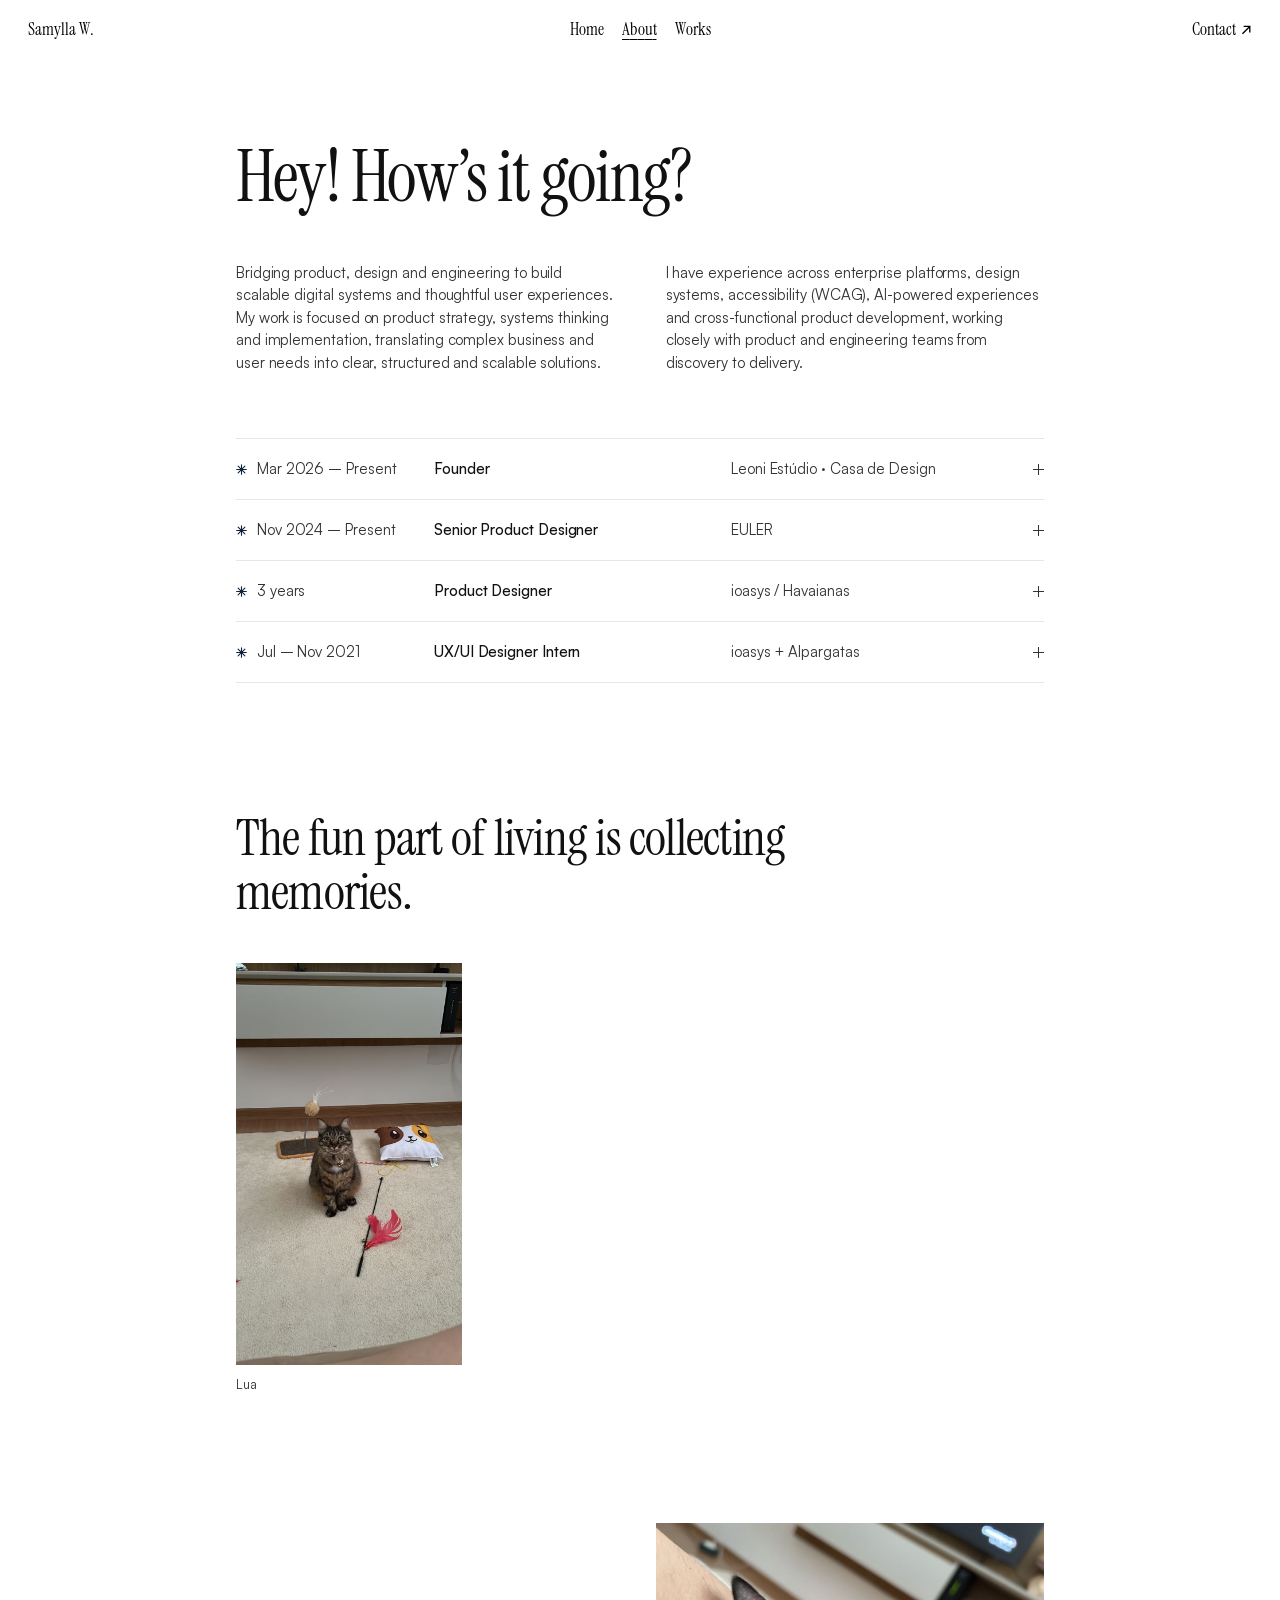
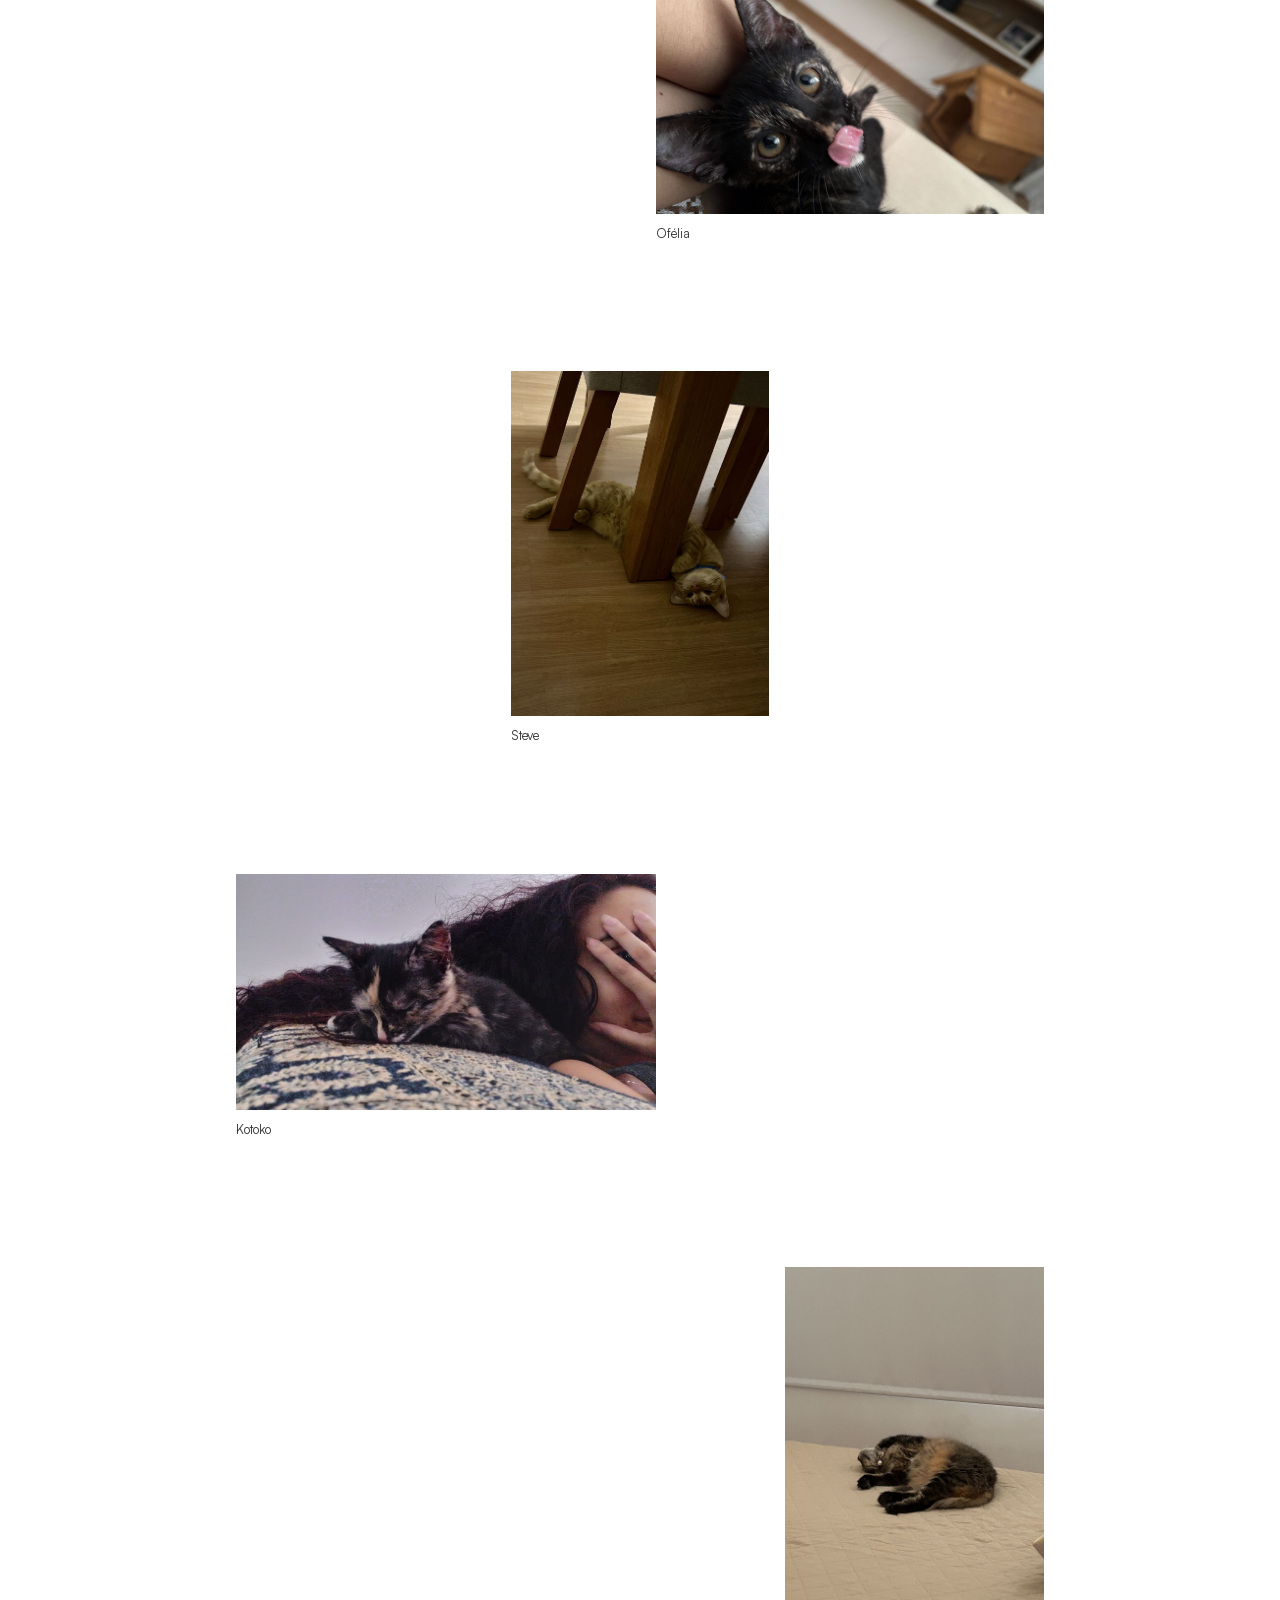
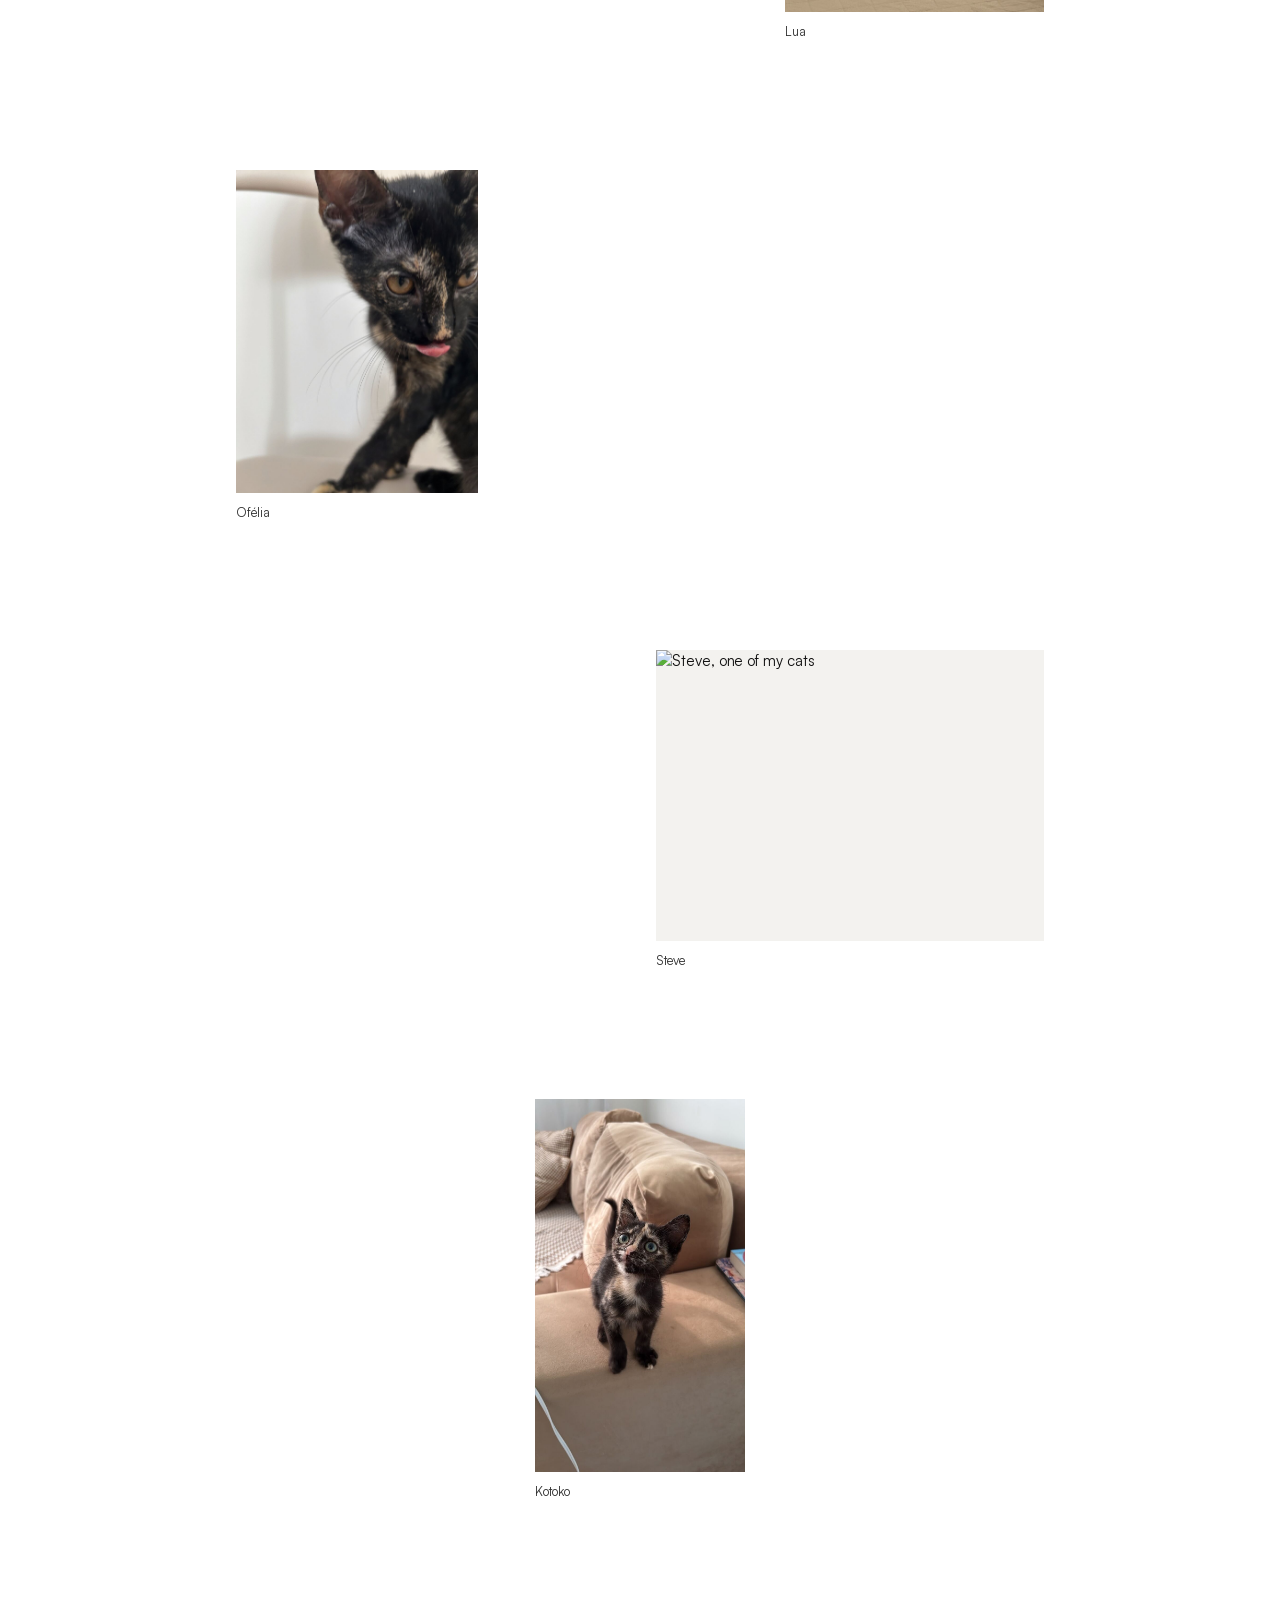
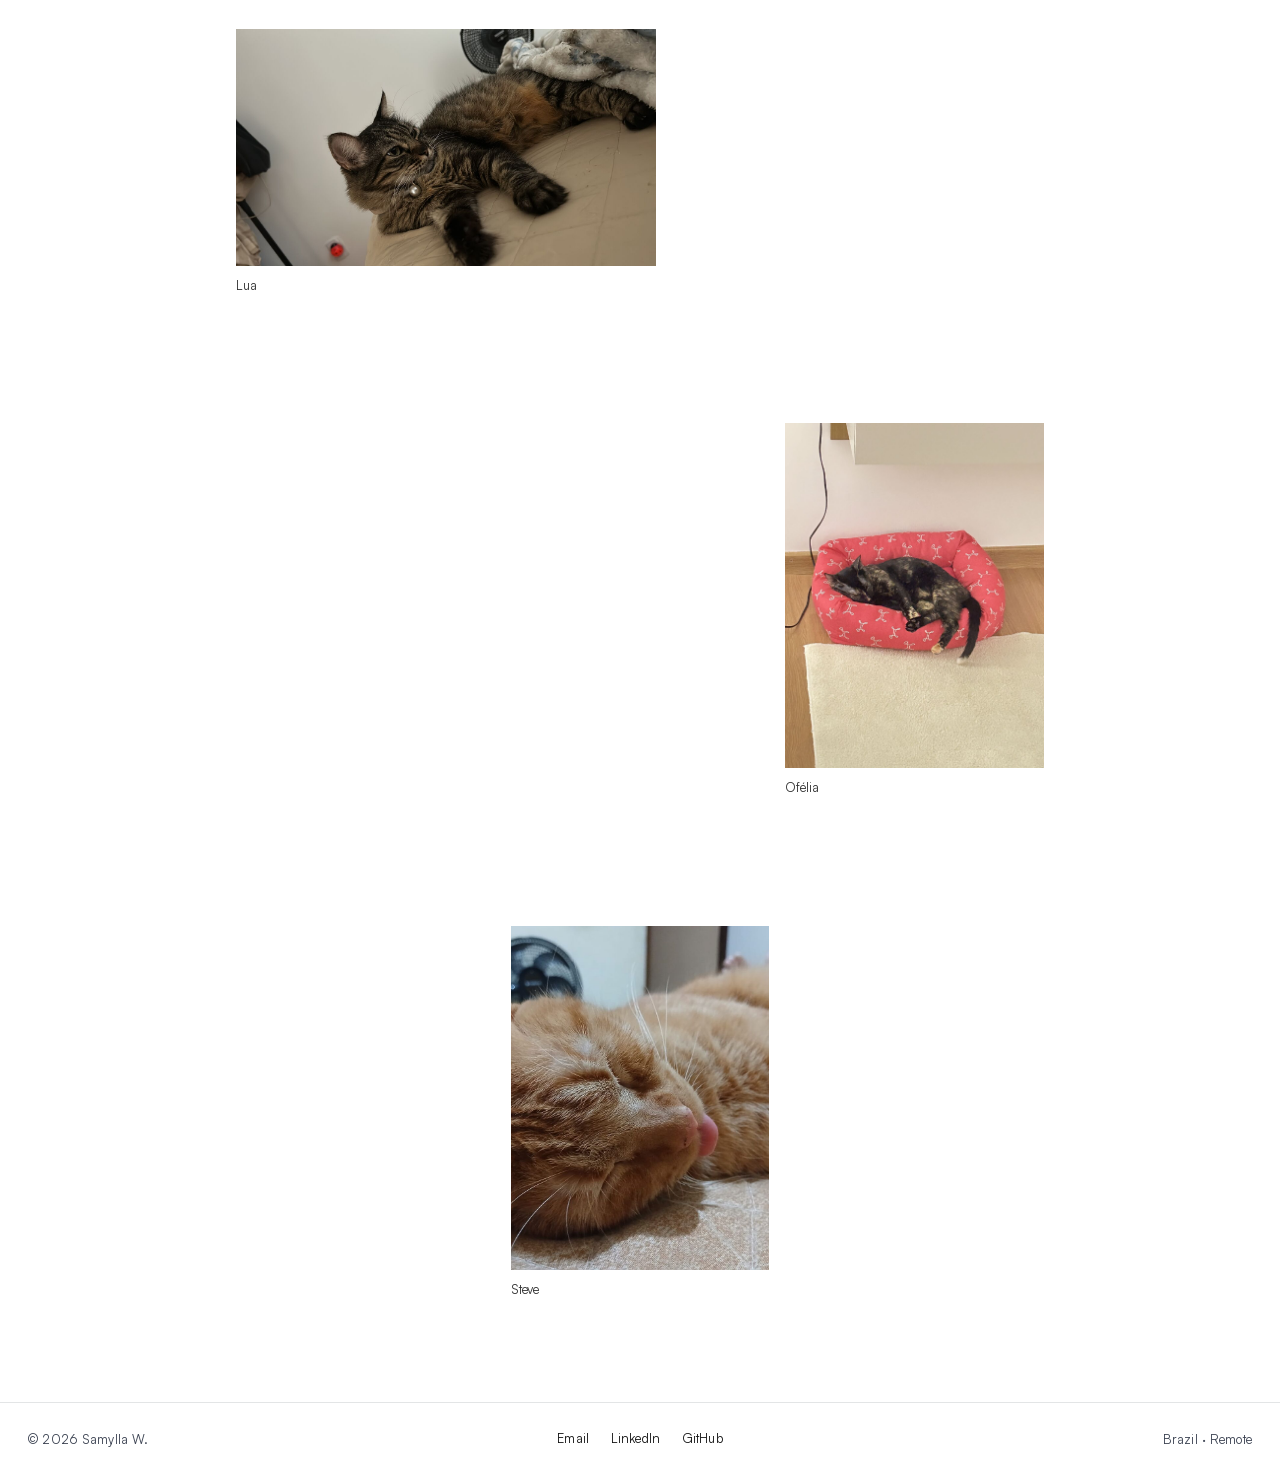
==== about.html @ 34cd30e7 "fixes" ====
<!doctype html>
<html lang="en">
<head>
<meta charset="utf-8">
<meta name="viewport" content="width=device-width, initial-scale=1">
<title>About — Samylla W.</title>
<meta name="description" content="About Samylla W., Senior Product Designer and Design Engineer based in Brazil, working remotely.">
<meta property="og:title" content="About — Samylla W.">
<meta property="og:description" content="About Samylla W., Senior Product Designer and Design Engineer based in Brazil, working remotely.">
<meta property="og:type" content="website">
<meta name="theme-color" content="#FFFFFF">
<link rel="preload" href="Satoshi-Variable.woff2" as="font" type="font/woff2" crossorigin>
<link rel="preconnect" href="https://fonts.googleapis.com">
<link rel="preconnect" href="https://fonts.gstatic.com" crossorigin>
<link rel="stylesheet" href="https://fonts.googleapis.com/css2?family=Instrument+Serif&display=swap">
<link rel="stylesheet" href="style.css">
<script src="main.js" defer></script>
</head>
<body>
<div class="site pg page-in" style="background: #FFFFFF">
<a class="skip" href="#main">Skip to content</a>
<div class="site nav-root" style="background: transparent; min-height: 0; overflow: visible; color: #000000">
  <header style="position: absolute; top: 0; left: 0; right: 0; z-index: 40">
    <div style="display: grid; grid-template-columns: minmax(0, 1fr) auto minmax(0, 1fr); align-items: center; padding: 8px var(--gutter)">
      <a class="mn" href="index.html" style="justify-self: start"><span class="roll" aria-hidden="true"><span class="ch" style="--d: 0.000s">S</span><span class="ch" style="--d: 0.020s">a</span><span class="ch" style="--d: 0.040s">m</span><span class="ch" style="--d: 0.060s">y</span><span class="ch" style="--d: 0.080s">l</span><span class="ch" style="--d: 0.100s">l</span><span class="ch" style="--d: 0.120s">a</span><span class="ch" style="--d: 0.140s"> </span><span class="ch" style="--d: 0.160s">W</span><span class="ch" style="--d: 0.180s">.</span></span><span class="sr-only">Samylla W., home</span></a>
      <nav aria-label="Primary" class="hide-mobile"><ul style="display: flex; gap: 18px; align-items: center"><li><a class="mn" href="index.html"><span class="roll" aria-hidden="true"><span class="ch" style="--d: 0.000s">H</span><span class="ch" style="--d: 0.020s">o</span><span class="ch" style="--d: 0.040s">m</span><span class="ch" style="--d: 0.060s">e</span></span><span class="sr-only">Home</span></a></li><li><a class="mn" href="about.html" aria-current="page"><span class="roll" aria-hidden="true"><span class="ch" style="--d: 0.000s">A</span><span class="ch" style="--d: 0.020s">b</span><span class="ch" style="--d: 0.040s">o</span><span class="ch" style="--d: 0.060s">u</span><span class="ch" style="--d: 0.080s">t</span></span><span class="sr-only">About</span></a></li><li><a class="mn" href="works.html"><span class="roll" aria-hidden="true"><span class="ch" style="--d: 0.000s">W</span><span class="ch" style="--d: 0.020s">o</span><span class="ch" style="--d: 0.040s">r</span><span class="ch" style="--d: 0.060s">k</span><span class="ch" style="--d: 0.080s">s</span></span><span class="sr-only">Works</span></a></li></ul></nav>
      <div style="justify-self: end; display: flex; align-items: center">
        <a class="mn hide-mobile" href="mailto:samyllacontato@gmail.com?subject=%F0%9F%91%8B%F0%9F%8F%BB%20Hi%20(from%20your%20website)"><span class="roll" aria-hidden="true"><span class="ch" style="--d: 0.000s">C</span><span class="ch" style="--d: 0.020s">o</span><span class="ch" style="--d: 0.040s">n</span><span class="ch" style="--d: 0.060s">t</span><span class="ch" style="--d: 0.080s">a</span><span class="ch" style="--d: 0.100s">c</span><span class="ch" style="--d: 0.120s">t</span></span><span class="sr-only">Contact by email</span><svg class="arrow" viewBox="0 0 10 10" fill="none" aria-hidden="true"><path d="M2 8 8 2M3 2h5v5" stroke="currentColor" stroke-width="1.1"/></svg></a>
        <button class="mn only-mobile" type="button" data-menu-open aria-expanded="false" aria-controls="m-menu">Menu</button>
      </div>
    </div>
  </header>
  <div id="m-menu" role="dialog" aria-modal="true" aria-label="Menu" hidden style="position: fixed; inset: 0; z-index: 90; background: #FFFFFF; color: #000000; display: flex; flex-direction: column; padding: 8px var(--gutter) 32px">
    <div style="display: flex; justify-content: flex-end"><button class="mn" type="button" data-menu-close>Close</button></div>
    <ul style="margin-top: auto; display: flex; flex-direction: column; gap: 2px"><li><a href="index.html" class="serif" style="font-size: 56px; line-height: 1.1; display: block">Home</a></li><li><a href="about.html" class="serif" style="font-size: 56px; line-height: 1.1; display: block" aria-current="page">About</a></li><li><a href="works.html" class="serif" style="font-size: 56px; line-height: 1.1; display: block">Works</a></li><li><a href="mailto:samyllacontato@gmail.com?subject=%F0%9F%91%8B%F0%9F%8F%BB%20Hi%20(from%20your%20website)" class="serif" style="font-size: 56px; line-height: 1.1; display: block">Contact</a></li></ul>
  </div>
</div>
<main id="main" class="px" style="padding-top: clamp(96px, 9vw, 140px)">
  <!-- Intro -->
  <section class="sec" style="border-top: 0" aria-labelledby="ab-h">
    <div class="ed">
      <div style="grid-column: 3 / span 8">
        <h1 id="ab-h" class="ab-hey"><span class="line-mask"><span style="--d: .05s">Hey! How’s it going?</span></span></h1>
        <div class="ab-two sr" style="margin-top: 0">
          <p class="g">Bridging product, design and engineering to build scalable digital systems and thoughtful user experiences. My work is focused on product strategy, systems thinking and implementation, translating complex business and user needs into clear, structured and scalable solutions.</p>
          <p class="g">I have experience across enterprise platforms, design systems, accessibility (WCAG), AI-powered experiences and cross-functional product development, working closely with product and engineering teams from discovery to delivery.</p>
        </div>

      <ol aria-label="Experience" style="border-top: 1px solid #E6E6E6; margin-top: var(--vgap)">
          <li class="xr">
            <button class="xb" type="button" aria-expanded="false" aria-controls="xp-0">
              <span class="g" style="grid-column: span 2; display: inline-flex; align-items: center; gap: 10px"><svg class="ast-b" viewBox="0 0 16 16" aria-hidden="true"><path d="M8 1v14M1 8h14M3.05 3.05l9.9 9.9M12.95 3.05l-9.9 9.9" stroke="currentColor" stroke-width="1.6" stroke-linecap="round"/></svg>Mar 2026 – Present</span>
              <span style="grid-column: span 3; font-weight: 500">Founder</span>
              <span class="g" style="grid-column: span 3">Leoni Estúdio · Casa de Design</span>
              <svg class="xi" viewBox="0 0 12 12" fill="none" aria-hidden="true"><path d="M6 0v12M0 6h12" stroke="currentColor" stroke-width="1.1"/></svg>
            </button>
            <div class="xp-p" id="xp-0"><div><div class="xd"><p class="g" style="grid-column: 3 / span 6; max-width: 54ch">A design house with a delicate, contemporary identity that values the spontaneous, the human and the everyday, with a documental, tactile and timeless aesthetic.</p></div></div></div>
          </li>
          <li class="xr">
            <button class="xb" type="button" aria-expanded="false" aria-controls="xp-1">
              <span class="g" style="grid-column: span 2; display: inline-flex; align-items: center; gap: 10px"><svg class="ast-b" viewBox="0 0 16 16" aria-hidden="true"><path d="M8 1v14M1 8h14M3.05 3.05l9.9 9.9M12.95 3.05l-9.9 9.9" stroke="currentColor" stroke-width="1.6" stroke-linecap="round"/></svg>Nov 2024 – Present</span>
              <span style="grid-column: span 3; font-weight: 500">Senior Product Designer</span>
              <span class="g" style="grid-column: span 3">EULER</span>
              <svg class="xi" viewBox="0 0 12 12" fill="none" aria-hidden="true"><path d="M6 0v12M0 6h12" stroke="currentColor" stroke-width="1.1"/></svg>
            </button>
            <div class="xp-p" id="xp-1"><div><div class="xd"><p class="g" style="grid-column: 3 / span 6; max-width: 54ch">Leading product and system design initiatives for a PRM platform, including design systems, AI-powered experiences, accessibility improvements, and scalable workflows. Working across discovery, strategy, UX architecture, and cross-functional collaboration with product and engineering teams.</p></div></div></div>
          </li>
          <li class="xr">
            <button class="xb" type="button" aria-expanded="false" aria-controls="xp-2">
              <span class="g" style="grid-column: span 2; display: inline-flex; align-items: center; gap: 10px"><svg class="ast-b" viewBox="0 0 16 16" aria-hidden="true"><path d="M8 1v14M1 8h14M3.05 3.05l9.9 9.9M12.95 3.05l-9.9 9.9" stroke="currentColor" stroke-width="1.6" stroke-linecap="round"/></svg>3 years</span>
              <span style="grid-column: span 3; font-weight: 500">Product Designer</span>
              <span class="g" style="grid-column: span 3">ioasys / Havaianas</span>
              <svg class="xi" viewBox="0 0 12 12" fill="none" aria-hidden="true"><path d="M6 0v12M0 6h12" stroke="currentColor" stroke-width="1.1"/></svg>
            </button>
            <div class="xp-p" id="xp-2"><div><div class="xd"><p class="g" style="grid-column: 3 / span 6; max-width: 54ch">Designed end-to-end digital experiences for web and mobile products, balancing user needs, business goals, and scalable UX decisions across large-scale initiatives and multidisciplinary teams.</p></div></div></div>
          </li>
          <li class="xr">
            <button class="xb" type="button" aria-expanded="false" aria-controls="xp-3">
              <span class="g" style="grid-column: span 2; display: inline-flex; align-items: center; gap: 10px"><svg class="ast-b" viewBox="0 0 16 16" aria-hidden="true"><path d="M8 1v14M1 8h14M3.05 3.05l9.9 9.9M12.95 3.05l-9.9 9.9" stroke="currentColor" stroke-width="1.6" stroke-linecap="round"/></svg>Jul – Nov 2021</span>
              <span style="grid-column: span 3; font-weight: 500">UX/UI Designer Intern</span>
              <span class="g" style="grid-column: span 3">ioasys + Alpargatas</span>
              <svg class="xi" viewBox="0 0 12 12" fill="none" aria-hidden="true"><path d="M6 0v12M0 6h12" stroke="currentColor" stroke-width="1.1"/></svg>
            </button>
            <div class="xp-p" id="xp-3"><div><div class="xd"><p class="g" style="grid-column: 3 / span 6; max-width: 54ch">Supported product discovery through benchmarking, competitive analysis, and UX exploration for e-commerce experiences, contributing to strategic and user-centered decision-making.</p></div></div></div>
          </li>
      </ol>
      </div>
    </div>
  </section>

  <section class="sec" style="border-top: 0" aria-labelledby="off-h">
    <div class="ed">
      <h2 id="off-h" class="off-t sr" style="grid-column: 3 / span 8">The fun part of living is collecting memories.</h2>
      <ul class="sg" style="grid-column: 3 / span 8" aria-label="Photos of my cats">
        <li class="sg-it" style="justify-self: start; width: 28%"><figure style="margin: 0"><img src="lua-4.jpg" alt="Lua, one of my cats" loading="lazy" decoding="async" style="aspect-ratio: 788 / 1400"><figcaption class="sg-cap">Lua</figcaption></figure></li>
        <li class="sg-it" style="justify-self: end; width: 48%"><figure style="margin: 0"><img src="ofeelia-1.jpg" alt="Ofélia, one of my cats" loading="lazy" decoding="async" style="aspect-ratio: 4 / 3"><figcaption class="sg-cap">Ofélia</figcaption></figure></li>
        <li class="sg-it" style="justify-self: center; width: 32%"><figure style="margin: 0"><img src="steve-1.jpg" alt="Steve, one of my cats" loading="lazy" decoding="async" style="aspect-ratio: 3 / 4"><figcaption class="sg-cap">Steve</figcaption></figure></li>
        <li class="sg-it" style="justify-self: start; width: 52%"><figure style="margin: 0"><img src="kotoko-2.jpg" alt="Kotoko, one of my cats" loading="lazy" decoding="async" style="aspect-ratio: 1400 / 787"><figcaption class="sg-cap">Kotoko</figcaption></figure></li>
        <li class="sg-it" style="justify-self: end; width: 32%"><figure style="margin: 0"><img src="lua-6.jpg" alt="Lua, one of my cats" loading="lazy" decoding="async" style="aspect-ratio: 3 / 4"><figcaption class="sg-cap">Lua</figcaption></figure></li>
        <li class="sg-it" style="justify-self: start; width: 30%"><figure style="margin: 0"><img src="ofeelia-2.jpg" alt="Ofélia, one of my cats" loading="lazy" decoding="async" style="aspect-ratio: 3 / 4"><figcaption class="sg-cap">Ofélia</figcaption></figure></li>
        <li class="sg-it" style="justify-self: end; width: 48%"><figure style="margin: 0"><img src="steve-4.jpg" alt="Steve, one of my cats" loading="lazy" decoding="async" style="aspect-ratio: 4 / 3"><figcaption class="sg-cap">Steve</figcaption></figure></li>
        <li class="sg-it" style="justify-self: center; width: 26%"><figure style="margin: 0"><img src="kotoko-1.jpg" alt="Kotoko, one of my cats" loading="lazy" decoding="async" style="aspect-ratio: 788 / 1400"><figcaption class="sg-cap">Kotoko</figcaption></figure></li>
        <li class="sg-it" style="justify-self: start; width: 52%"><figure style="margin: 0"><img src="lua-1.jpg" alt="Lua, one of my cats" loading="lazy" decoding="async" style="aspect-ratio: 1400 / 788"><figcaption class="sg-cap">Lua</figcaption></figure></li>
        <li class="sg-it" style="justify-self: end; width: 32%"><figure style="margin: 0"><img src="ofeelia-3.jpg" alt="Ofélia, one of my cats" loading="lazy" decoding="async" style="aspect-ratio: 3 / 4"><figcaption class="sg-cap">Ofélia</figcaption></figure></li>
        <li class="sg-it" style="justify-self: center; width: 32%"><figure style="margin: 0"><img src="steve-2.jpg" alt="Steve, one of my cats" loading="lazy" decoding="async" style="aspect-ratio: 3 / 4"><figcaption class="sg-cap">Steve</figcaption></figure></li>
      </ul>
    </div>
  </section>
</main>
<footer class="site" style="min-height: 0; background: #FFFFFF; color: #161616; font-family: var(--sans)">
  <div style="border-top: 1px solid var(--rule)">
  <div class="ft">
    <p class="t-meta c-3">© 2026 Samylla W.</p>
    <ul style="display: flex; gap: 22px; flex-wrap: wrap">
      <li><a class="t-meta" href="mailto:samyllacontato@gmail.com" style="display: inline-flex; min-height: 44px; align-items: center"><span class="u-link">Email</span></a></li>
      <li><a class="t-meta" href="https://www.linkedin.com/in/samylla-w/" target="_blank" rel="noopener" style="display: inline-flex; min-height: 44px; align-items: center"><span class="u-link">LinkedIn</span></a></li>
      <li><a class="t-meta" href="https://github.com/samyllaw" target="_blank" rel="noopener" style="display: inline-flex; min-height: 44px; align-items: center"><span class="u-link">GitHub</span></a></li>
    </ul>
    <p class="t-meta c-3" style="justify-self: end">Brazil · Remote</p>
  </div>
  </div>
</footer>
</div>
</body>
</html>
---- style.css ----
/* Samylla W. — portfolio
   Fonts: Satoshi Variable (Fontshare, self-hosted) + Instrument Serif (Google Fonts) */
@font-face{font-family:"Satoshi";src:url("Satoshi-Variable.woff2") format("woff2");font-weight:300 900;font-style:normal;font-display:swap}

/* ============================================================
   Samylla W. — editorial design system v2
   Satoshi Variable · white ground · hairline bands · no italics
   Layout & motion after Mirelle, typographic language after Leoni
   ============================================================ */

:root {
  /* Color */
  --paper: #FFFFFF;          /* page ground — always white */
  --paper-2: #F7F7F6;        /* quiet fill (image plates, hovers) */
  --ink: #161616;            /* titles, primary text (17.6:1) */
  --ink-2: #2A2E36;          /* body copy (10:1) */
  --ink-3: #3E4554;          /* labels, metadata — slate blue (6:1) */
  --ink-4: #5E6675;          /* disabled / decorative only */
  --strong: #1D2943;         /* emphasis inside body copy — navy */
  --rule: #E3E5E6;           /* hairline */
  --rule-2: #CDD1D6;         /* stronger hairline (focus, active) */
  --on-ink: #FFFFFF;

  /* Image-plate tones (placeholders until real imagery exists) */
  --tone-1: #F1F1EF; --tone-2: #E8E7E3; --tone-3: #DDDBD6;
  --tone-4: #ECEEEF; --tone-5: #E2E5E8; --tone-6: #D6D3CD; --tone-7: #EFEDE9;

  /* Type */
  --sans: "Satoshi", "Helvetica Neue", Arial, system-ui, sans-serif;
  --serif: "Instrument Serif", Georgia, "Times New Roman", serif;   /* titles only, never italic */

  /* Spacing — 4px base */
  --s-1: 4px;  --s-2: 8px;  --s-3: 12px; --s-4: 16px; --s-5: 24px;
  --s-6: 32px; --s-7: 48px; --s-8: 64px; --s-9: 96px; --s-10: 128px; --s-11: 192px;

  /* Layout */
  --gutter: clamp(20px, 2.2vw, 40px);     /* band edge (logo / nav) */
  --indent: clamp(20px, 8vw, 160px);      /* title & content start (Leoni) */
  --max: 1680px;
  --section: clamp(88px, 10vw, 176px);

  /* Surfaces */
  --frame-pad: 4px;
  --frame-shadow: none;              /* no drop shadows, ever */

  /* Motion */
  --ease: cubic-bezier(.22, 1, .36, 1);
  --dur-1: .3s; --dur-2: .6s; --dur-3: .9s;
}

/* ---------- Base ---------- */
html { scroll-behavior: smooth; -webkit-text-size-adjust: 100%; }
body { margin: 0; background: #FFFFFF; color: var(--ink); }
.site { font-family: var(--sans); font-weight: 400; font-size: 15px; line-height: 1.45; letter-spacing: 0;
  background: var(--paper); color: var(--ink); -webkit-font-smoothing: antialiased; min-height: 100vh; overflow-x: clip;
  font-optical-sizing: auto; }
.site *, .site *::before, .site *::after { box-sizing: border-box; }
.site a { color: inherit; text-decoration: none; }
.site p { margin: 0; }
.site h1, .site h2, .site h3, .site h4 { margin: 0; font-weight: 500; }
.site ul, .site ol { margin: 0; padding: 0; list-style: none; }
.site b, .site strong { font-weight: 700; color: var(--strong); }
.site button { font: inherit; color: inherit; background: none; border: 0; padding: 0; cursor: pointer; letter-spacing: inherit; }
.site :focus-visible { outline: 1px solid var(--ink); outline-offset: 4px; border-radius: 1px; }
.skip { position: absolute; left: var(--gutter); top: -60px; z-index: 100; background: var(--ink); color: var(--on-ink);
  padding: 10px 14px; transition: top var(--dur-1) var(--ease); }
.skip:focus { top: 12px; }
.sr-only { position: absolute; width: 1px; height: 1px; overflow: hidden; clip: rect(0 0 0 0); white-space: nowrap; }

/* ---------- Typography — Instrument Serif for titles, Satoshi for everything else, no italics ---------- */
.serif { font-family: var(--serif); font-weight: 400; font-style: normal; }
.it { font-style: normal; }
.d-1, .d-2, .h-1, .h-2, .h-3, .h-4 { font-family: var(--serif); font-weight: 400; font-style: normal; }
.d-1 { font-size: clamp(60px, 8.4vw, 148px); line-height: .92; letter-spacing: -0.02em; text-transform: uppercase; }
.d-2 { font-size: clamp(50px, 6.4vw, 112px); line-height: .95; letter-spacing: -0.015em; text-transform: uppercase; }
.h-1 { font-size: clamp(46px, 5vw, 88px); line-height: .98; letter-spacing: -0.01em; text-transform: uppercase; }
.h-2 { font-size: clamp(30px, 2.8vw, 44px); line-height: 1.05; letter-spacing: -0.01em; }
.h-3 { font-size: clamp(24px, 2vw, 30px); line-height: 1.1; letter-spacing: -0.005em; }
.h-4 { font-size: 24px; line-height: 1.1; }
.t-statement { font-size: clamp(26px, 3vw, 46px); line-height: 1.15; font-weight: 400; letter-spacing: -0.025em; }
.t-sub { font-size: clamp(22px, 2vw, 30px); line-height: 1.15; font-weight: 500; letter-spacing: -0.02em; }
.t-lead { font-size: 15px; line-height: 1.55; font-weight: 500; letter-spacing: .09em; text-transform: uppercase; }
.t-body { font-size: 15px; line-height: 1.5; letter-spacing: 0; }
p.t-body.c-2 { text-align: justify; hyphens: auto; -webkit-hyphens: auto; }
.t-read { font-size: 17px; line-height: 1.65; }
.t-meta { font-size: 13px; line-height: 1.3; letter-spacing: .01em; }
.t-caps { font-size: 13px; line-height: 1.2; font-weight: 500; letter-spacing: .14em; text-transform: uppercase; }
.c-2 { color: var(--ink-2); } .c-3 { color: var(--ink-3); }
.on-night { color: var(--ink); } .on-night-2 { color: var(--ink-2); } .on-night-3 { color: var(--ink-3); }
.measure { max-width: 40ch; } .measure-w { max-width: 54ch; }

/* Asterisk separator (Leoni ✳) */
.ast { display: inline-block; width: .9em; height: .9em; vertical-align: -0.1em; margin: 0 .45em; color: var(--strong); }
.label { display: inline-flex; align-items: center; font-size: 14px; font-weight: 500; letter-spacing: .12em; text-transform: uppercase; color: var(--ink-3); }

/* ---------- Layout ---------- */
.wrap { width: 100%; max-width: var(--max); margin: 0 auto; padding-left: var(--gutter); padding-right: var(--gutter); }
.inset { padding-left: var(--indent); padding-right: var(--indent); }
.section { padding-top: var(--section); padding-bottom: var(--section); }
.band { border-bottom: 1px solid var(--rule); }
.band-top { border-top: 1px solid var(--rule); }
.title-band { border-bottom: 1px solid var(--rule); padding: clamp(28px, 3vw, 44px) 0 clamp(24px, 2.6vw, 40px); }
.grid-12 { display: grid; grid-template-columns: repeat(12, minmax(0, 1fr)); column-gap: var(--s-5); }
.split { display: grid; grid-template-columns: repeat(2, minmax(0, 1fr)); column-gap: clamp(24px, 5vw, 88px); }
.stack { display: flex; flex-direction: column; }
.row { display: flex; align-items: center; }
.night { background: var(--paper); color: var(--ink); }

/* ---------- Links ---------- */
.roll { display: inline-flex; overflow: hidden; line-height: 1.25; height: 1.25em; vertical-align: top; }
.roll .ch { display: inline-block; white-space: pre; text-shadow: 0 1.25em 0 currentColor;
  transition: transform .55s var(--ease); transition-delay: var(--d, 0s); }
a:hover > .roll .ch, a:focus-visible > .roll .ch, button:hover > .roll .ch { transform: translateY(-1.25em); }
.nav-link { font-size: 13px; font-weight: 500; letter-spacing: .12em; text-transform: uppercase; display: inline-flex; align-items: center; gap: 6px; min-height: 44px; }
.nav-link[aria-current="page"] { color: var(--ink); }
.nav-link[aria-current="page"]::after { content: ""; width: 4px; height: 4px; border-radius: 50%; background: currentColor; margin-left: 2px; }
.arrow { width: .72em; height: .72em; flex: none; transition: transform var(--dur-1) var(--ease); }
a:hover .arrow { transform: translate(2px, -2px); }
.arrow-down { transition: transform var(--dur-1) var(--ease); }
a:hover .arrow-down { transform: translateY(3px); }
.u-link { background-image: linear-gradient(currentColor, currentColor); background-size: 0% 1px; background-repeat: no-repeat;
  background-position: 0 100%; transition: background-size var(--dur-2) var(--ease); padding-bottom: 2px; }
.u-link:hover, .u-link:focus-visible, a:hover > .u-link { background-size: 100% 1px; }
.text-btn { display: inline-flex; align-items: center; gap: 8px; min-height: 44px; font-size: 13px; font-weight: 500; letter-spacing: .12em; text-transform: uppercase; }

/* Round icon button */
.icon-btn { width: 34px; height: 34px; border-radius: 50%; border: 1px solid var(--rule-2); color: var(--ink);
  display: inline-grid; place-items: center; transition: background var(--dur-1) var(--ease), border-color var(--dur-1) var(--ease); }
.icon-hit:hover .icon-btn { background: var(--ink); border-color: var(--ink); color: var(--on-ink); }
.icon-btn svg { width: 14px; height: 14px; }
.icon-hit { padding: 5px; display: inline-grid; }

/* Contact chip */
.chip-night { display: inline-flex; align-items: center; gap: 10px; border: 1px solid var(--rule-2); color: var(--ink);
  padding: 12px 18px; border-radius: 999px; font-size: 15px; font-weight: 500; min-height: 44px;
  transition: background var(--dur-1) var(--ease), color var(--dur-1) var(--ease), border-color var(--dur-1) var(--ease); }
.chip-night:hover { background: var(--ink); color: var(--on-ink); border-color: var(--ink); }
.chip-night svg { width: 16px; height: 16px; }

/* Filters */
.filter { display: inline-flex; gap: 6px; align-items: center; color: var(--ink-3); min-height: 44px;
  font-size: 13px; font-weight: 500; letter-spacing: .12em; text-transform: uppercase; transition: color var(--dur-1) var(--ease); }
.filter:hover, .filter[aria-pressed="true"] { color: var(--ink); }
.filter .count { font-weight: 400; letter-spacing: 0; }

/* ---------- Images / plates ---------- */
.frame { background: transparent; padding: 0; box-shadow: none; }
.frame-flat { background: #FFFFFF; border: 1px solid var(--rule); }
.plate { position: relative; overflow: hidden; display: block; width: 100%; background: var(--tone-1); }
.plate-in { position: absolute; inset: 0; display: flex; flex-direction: column; justify-content: space-between; padding: clamp(12px, 1.3vw, 18px);
  transition: transform 1.1s var(--ease); }
.plate-label { font-size: clamp(18px, 1.6vw, 24px); font-weight: 500; line-height: 1.1; letter-spacing: -0.01em; }
.plate-note { font-size: 11px; font-weight: 500; letter-spacing: .14em; text-transform: uppercase; color: var(--ink-3); }
.r-4x3 { aspect-ratio: 4 / 3; } .r-3x2 { aspect-ratio: 3 / 2; } .r-1x1 { aspect-ratio: 1 / 1; }
.r-3x4 { aspect-ratio: 3 / 4; } .r-16x9 { aspect-ratio: 16 / 9; } .r-4x5 { aspect-ratio: 4 / 5; }
.hover-zoom:hover .plate-in, a:hover .plate-in, a:focus-visible .plate-in, button:hover .plate-in { transform: scale(1.04); }

/* Project entry */
.proj { display: flex; flex-direction: column; gap: 16px; }
.proj-title { font-size: clamp(18px, 1.5vw, 22px); font-weight: 500; line-height: 1.15; letter-spacing: .06em; text-transform: uppercase; }
.proj-meta { color: var(--ink-3); font-size: 14px; }
.proj .frame, .proj .frame-flat { transition: box-shadow var(--dur-2) var(--ease), transform var(--dur-2) var(--ease); }
.proj:hover .frame { transform: none; }

/* Rows / accordion */
.rows { border-top: 1px solid var(--rule); }
.row-item { border-bottom: 1px solid var(--rule); }
.acc-btn { width: 100%; display: grid; grid-template-columns: 24px minmax(0, 1fr) minmax(0, 1fr) auto; column-gap: var(--s-5);
  align-items: center; text-align: left; padding: 22px 0; min-height: 64px; }
.acc-icon { width: 12px; height: 12px; color: var(--ink-3); transition: transform var(--dur-2) var(--ease); }
.acc-open .acc-icon { transform: rotate(45deg); }
.acc-panel { display: grid; grid-template-rows: 0fr; transition: grid-template-rows var(--dur-2) var(--ease); }
.acc-open .acc-panel { grid-template-rows: 1fr; }
.acc-panel > div { overflow: hidden; }
.acc-body { display: grid; grid-template-columns: 24px minmax(0, 1fr) minmax(0, 1fr) auto; column-gap: var(--s-5); padding: 0 0 28px; }

/* Placeholder note */
.todo { border: 1px dashed var(--rule-2); color: var(--ink-3); padding: 14px 16px; font-size: 14px; line-height: 1.45; }
.todo b { font-weight: 700; color: var(--ink); }

/* Process sheets — sticky stack */
.stack-panels { display: flex; flex-direction: column; }
.panel { position: sticky; top: var(--top, 24px); min-height: min(62vh, 560px); background: #FFFFFF; border-top: 1px solid var(--rule);
  display: flex; flex-direction: column; justify-content: space-between; padding: clamp(24px, 2.6vw, 40px) 0; color: var(--ink); }

/* Cursor follower */
.cursor { position: fixed; left: 0; top: 0; width: 84px; height: 84px; margin: -42px 0 0 -42px; border-radius: 50%;
  background: var(--ink); color: var(--on-ink); display: grid; place-items: center; font-size: 11px; font-weight: 500; letter-spacing: .14em;
  text-transform: uppercase; pointer-events: none; z-index: 60; transition: opacity var(--dur-1) var(--ease), scale var(--dur-1) var(--ease); }
@media (hover: none) { .cursor { display: none; } }

/* ---------- Motion ---------- */
@keyframes rise { from { opacity: 0; transform: translateY(24px); } to { opacity: 1; transform: none; } }
@keyframes fade { from { opacity: 0; } to { opacity: 1; } }
@keyframes lit { from { color: #C9CED6; } to { color: #161616; } }
@keyframes page-in { from { opacity: 0; } to { opacity: 1; } }
.page-in { animation: page-in .8s var(--ease) both; }
.rise { animation: rise var(--dur-3) var(--ease) both; animation-delay: var(--d, 0s); }
.line-mask { display: block; overflow: hidden; padding-bottom: .06em; }
.line-mask > span { display: block; animation: rise 1.1s var(--ease) both; animation-delay: var(--d, 0s); }
@supports (animation-timeline: view()) {
  .sr { animation: rise linear both; animation-timeline: view(); animation-range: entry 0% entry 55%; }
  .w-lit { animation: lit linear both; animation-timeline: view(); animation-range: cover 18% cover 42%; }
}
@media (prefers-reduced-motion: reduce) {
  html { scroll-behavior: auto; }
  .site *, .site *::before, .site *::after { animation: none !important; transition: none !important; }
}

/* ---------- Responsive ---------- */
@media (max-width: 1199px) { .hide-laptop { display: none !important; } }
@media (max-width: 809px) {
  :root { --indent: 20px; }
  .split { grid-template-columns: minmax(0, 1fr); row-gap: var(--s-6); }
  .grid-12 { grid-template-columns: repeat(4, minmax(0, 1fr)); column-gap: var(--s-4); }
  .hide-mobile { display: none !important; }
  p.t-body.c-2 { text-align: left; }
  .acc-btn { grid-template-columns: 18px minmax(0, 1fr) auto; row-gap: 4px; }
  .acc-btn .acc-co { grid-column: 2 / 3; grid-row: 2; color: var(--ink-3); }
  .acc-body { grid-template-columns: 18px minmax(0, 1fr); row-gap: 12px; }
  .acc-body > :nth-child(n+3) { grid-column: 2; }
  .panel { min-height: 52vh; }
}
@media (min-width: 810px) { .only-mobile { display: none !important; } }

/* Footer always at the bottom: page = column, main grows */
.site { display: flex; flex-direction: column; }
.site > main { flex: 1 0 auto; }
footer.site { display: block; }


/* ===== Navigation ===== */

.mn{font-family:var(--serif);font-size:17px;line-height:1;letter-spacing:0;text-transform:none;font-weight:400;display:inline-flex;align-items:center;gap:4px;min-height:44px;color:inherit}
.mn[aria-current="page"]{text-decoration:underline;text-decoration-thickness:1px;text-underline-offset:4px}
.mn .roll{height:1.15em;line-height:1.15}
.mn .roll .ch{text-shadow:0 1.15em 0 currentColor}
.mn:hover .roll .ch,.mn:focus-visible .roll .ch{transform:translateY(-1.15em)}


/* ===== Footer ===== */

.ct{display:flex;flex-direction:column;align-items:center;text-align:center;padding:clamp(96px,11vw,176px) var(--gutter) clamp(80px,9vw,140px)}
.ct-label{font-size:13px;color:#444;margin-bottom:20px}
.ct-h{font-family:var(--serif);font-weight:400;font-size:clamp(48px,6vw,96px);line-height:1;letter-spacing:-0.02em;color:#111;margin:0}
.ct-detail{margin-top:24px;font-size:15px;color:#333}
.ct-cta{margin-top:36px;display:inline-flex;align-items:center;gap:12px;min-height:48px;padding:12px 24px;border:1px solid #111;border-radius:999px;color:#111;font-size:15px;font-weight:500;transition:background .4s var(--ease),color .4s var(--ease)}
.ct-cta svg{width:18px;height:18px;transition:transform .4s var(--ease)}
.ct-cta:hover{background:#111;color:#fff}
.ct-cta:hover svg{transform:translateX(4px)}
.ft{display:grid;grid-template-columns:minmax(0,1fr) auto minmax(0,1fr);align-items:center;gap:16px;padding:14px var(--gutter)}
@media (max-width:809px){.ft{grid-template-columns:minmax(0,1fr);justify-items:start;gap:4px;padding:18px var(--gutter)}.ft > *{justify-self:start !important}}


/* ===== Home ===== */

.hero{position:relative;height:100vh;min-height:640px;overflow:hidden;background:#FFFFFF;display:grid;place-items:center}
.art{position:absolute;bottom:0;color:#0E2339;pointer-events:none;width:auto;overflow:visible}
.art-r{right:clamp(0px,1.5vw,24px);height:92%}
.art-l{left:clamp(0px,1.5vw,24px);height:58%;transform:scaleX(-1)}
@media (max-width:809px){.art-r{height:60%;right:-28px}.art-l{height:36%;left:-20px}}
.art .grow{transform-box:fill-box;transform-origin:70% 100%;animation:grow 2s var(--ease) both,sway 9s ease-in-out 2.4s infinite alternate;animation-delay:var(--d,0s),2.4s}
.art .draw{stroke-dasharray:1;stroke-dashoffset:1;animation:draw 1.8s var(--ease) forwards;animation-delay:var(--d,0s)}
.art .sway{transform-box:fill-box;transform-origin:50% 100%;animation:sway 9s ease-in-out infinite alternate;animation-delay:2.4s}
.art .seed{opacity:0;animation:fade 1.2s var(--ease) forwards;animation-delay:var(--d,0s)}
@keyframes grow{from{opacity:0;transform:translateY(40px)}to{opacity:1;transform:none}}
@keyframes draw{to{stroke-dashoffset:0}}
@keyframes sway{from{transform:rotate(-0.8deg)}to{transform:rotate(1.2deg)}}
.quote{position:relative;z-index:2;display:grid;max-width:17em;padding:0 var(--gutter);text-align:center;color:#0E2339;
 font-family:var(--serif);font-weight:400;font-style:normal;font-size:clamp(30px,3.5vw,56px);line-height:1.12;letter-spacing:-0.01em}
.quote > p{grid-area:1/1;margin:0}
.quote .w{display:inline-block;transition:opacity .9s var(--ease),filter .9s var(--ease),transform .9s var(--ease);transition-delay:var(--d,0s)}
.quote p[data-on="false"] .w{opacity:0;filter:blur(8px);transform:translateY(.25em);transition-delay:calc(var(--d,0s) * .4)}
.quote p[data-on="true"] .w{opacity:1;filter:none;transform:none}
.lang{position:absolute;left:50%;bottom:clamp(24px,4vh,44px);transform:translateX(-50%);z-index:3;display:flex;gap:4px;font-size:12px;font-weight:500;letter-spacing:.14em}
.lang button{min-height:44px;min-width:44px;color:var(--ink-4);transition:color .3s var(--ease)}
.lang button[aria-pressed="true"]{color:#0E2339}
@media (max-width:809px){
 .quote{font-size:clamp(28px,8vw,40px);margin-top:-14vh}
}


/* ===== About ===== */

.pg{--vgap:clamp(48px,5vw,80px);font-size:15px;line-height:1.5;letter-spacing:-0.005em;color:#111}
.pg .g{color:#333333}
.px{padding-left:var(--gutter);padding-right:var(--gutter)}
.ed{display:grid;grid-template-columns:repeat(12,minmax(0,1fr));column-gap:clamp(16px,1.8vw,28px)}
.sec{border-top:1px solid #E6E6E6;padding-top:clamp(20px,2vw,28px);padding-bottom:clamp(80px,8vw,128px)}
.st{font-family:var(--serif);font-weight:400;font-size:clamp(28px,2.4vw,36px);line-height:1;letter-spacing:-0.01em}
.lede{font-size:clamp(28px,3.1vw,48px);line-height:1.12;letter-spacing:-0.03em;font-weight:400;color:#111}
.xp{display:grid;grid-template-columns:repeat(9,minmax(0,1fr));column-gap:clamp(16px,1.8vw,28px);row-gap:6px;padding:22px 0;border-bottom:1px solid #E6E6E6}
.xp:first-child{padding-top:0}
.ph{margin:0}
.ph .plate{background:#F3F2EF}
.ph figcaption{margin-top:10px;font-size:12px;color:#333333;display:flex;justify-content:space-between}
.ab-lead{font-size:clamp(26px,2.6vw,40px);line-height:1.15;letter-spacing:-0.03em;color:#111;max-width:24em}
.ab-hey{font-family:var(--serif);font-weight:400;font-size:clamp(48px,5.6vw,92px);line-height:1;letter-spacing:-0.02em;color:#111;margin:0;padding-bottom:calc(var(--vgap) * .7)}
.ab-two{display:grid;grid-template-columns:repeat(2,minmax(0,1fr));column-gap:clamp(32px,4vw,64px);row-gap:24px;margin-top:0}
.ab-two p{max-width:none}
.ab-facts{display:grid;grid-template-columns:repeat(3,minmax(0,1fr));column-gap:clamp(24px,3vw,48px);margin:clamp(40px,4vw,64px) 0 0;padding-top:18px;border-top:1px solid #E6E6E6;max-width:980px}
.ab-facts dt{font-size:13px;color:#555555;margin-bottom:4px}
.ab-facts dd{margin:0;font-size:15px;color:#111}
.ab-sub{font-family:var(--serif);font-weight:400;font-size:clamp(24px,2vw,30px);line-height:1;margin:clamp(80px,8vw,128px) 0 20px}
@media (max-width:809px){.ab-two,.ab-facts{grid-template-columns:minmax(0,1fr);row-gap:16px}}
.ast-b{width:11px;height:11px;flex:none;color:#0E2339}
.xr{border-bottom:1px solid #E6E6E6}
.xb{width:100%;display:grid;grid-template-columns:repeat(8,minmax(0,1fr)) 16px;column-gap:clamp(16px,1.8vw,28px);align-items:center;text-align:left;padding:20px 0;min-height:60px}
.xi{width:11px;height:11px;justify-self:end;color:#333333;transition:transform .5s var(--ease)}
.xr-open .xi{transform:rotate(45deg);color:#111}
.xp-p{display:grid;grid-template-rows:0fr;transition:grid-template-rows .6s var(--ease)}
.xr-open .xp-p{grid-template-rows:1fr}
.xp-p > div{overflow:hidden}
.xd{display:grid;grid-template-columns:repeat(8,minmax(0,1fr)) 16px;column-gap:clamp(16px,1.8vw,28px);padding:0 0 24px}
.off-names li{padding:4px 0;display:flex;align-items:center;gap:10px}
.sticky-t{position:sticky;top:clamp(72px,7vw,96px);align-self:start;z-index:2}
@media (max-width:809px){.sticky-t{position:static}}
.off-t{font-family:var(--serif);font-weight:400;font-size:clamp(36px,4vw,64px);line-height:1.05;letter-spacing:-0.015em;color:#111;max-width:14em;margin:0;padding-bottom:calc(var(--vgap) * .7)}
.sg{display:grid;grid-template-columns:minmax(0,1fr);row-gap:clamp(72px,10vw,160px);padding-bottom:clamp(40px,6vw,96px)}
.sg-it{max-width:620px}
.sg-cap{margin-top:10px;font-size:13px;color:#333}
.sg-it img{display:block;width:100%;height:auto;object-fit:cover;background:#F3F2EF}
@keyframes sgIn{from{opacity:0;transform:translateY(80px) scale(.96);clip-path:inset(14% 0 14% 0)}to{opacity:1;transform:none;clip-path:inset(0 0 0 0)}}
@supports (animation-timeline: view()){.sg-it{animation:sgIn linear both;animation-timeline:view();animation-range:entry 0% cover 38%}}
@media (prefers-reduced-motion:reduce){.sg-it{animation:none !important}}
@media (max-width:809px){.sg-it{width:72% !important}}
@media (max-width:809px){.xb,.xd{grid-template-columns:minmax(0,1fr) 16px;row-gap:2px}.xb > span{grid-column:1 !important}.xi{grid-column:2;grid-row:1}.xd > p{grid-column:1 !important}}
@media (max-width:809px){
 .ed{grid-template-columns:minmax(0,1fr);row-gap:20px}.ed > *{grid-column:1 !important}
 .xp{grid-template-columns:minmax(0,1fr)}.xp > *{grid-column:1 !important}
 .cats{grid-template-columns:repeat(2,minmax(0,1fr)) !important}
}


/* ===== Works ===== */
.pg{font-size:15px;line-height:1.5;letter-spacing:-0.005em;color:#111}
.px{padding-left:var(--gutter);padding-right:var(--gutter)}
.wip{display:flex;flex-direction:column;align-items:center;text-align:center;padding:clamp(24px,4vw,64px) 0 clamp(40px,5vw,80px)}
.wip-art{height:clamp(260px,42vh,440px);width:auto;color:#0E2339;overflow:visible}
.wip-art .draw{stroke-dasharray:1;stroke-dashoffset:1;animation:draw 1.8s var(--ease) forwards;animation-delay:var(--d,0s)}
.wip-art .seed{opacity:0;animation:fade 1.2s var(--ease) forwards;animation-delay:var(--d,0s)}
.wip-art .sway{transform-box:fill-box;transform-origin:50% 100%;animation:sway 9s ease-in-out 2.4s infinite alternate}
@keyframes draw{to{stroke-dashoffset:0}}
@keyframes sway{from{transform:rotate(-0.8deg)}to{transform:rotate(1.2deg)}}
.wip-t{font-family:var(--serif);font-weight:400;font-size:clamp(30px,3vw,44px);line-height:1.1;color:#111;margin-top:32px}
.wip-s{margin-top:10px;font-size:15px;color:#333}

/* Mobile menu visibility */
#m-menu[hidden] { display: none !important; }
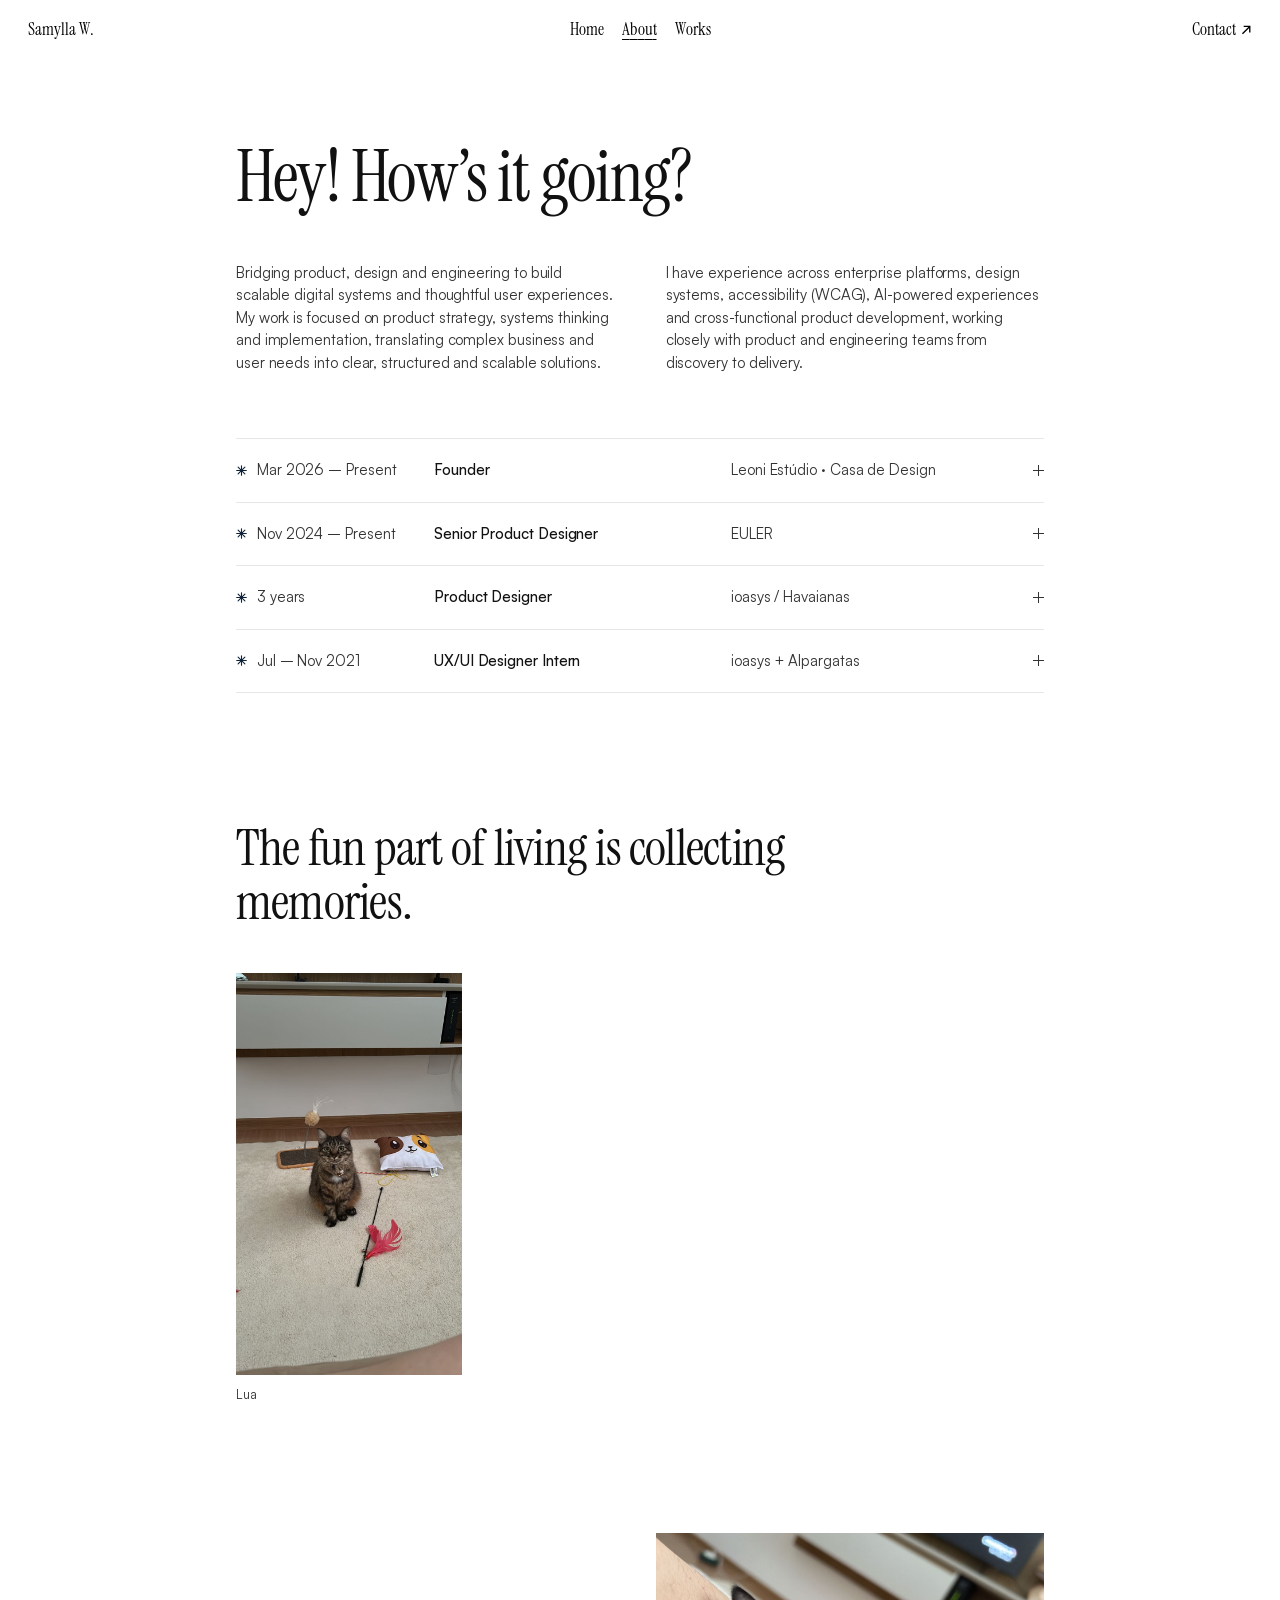
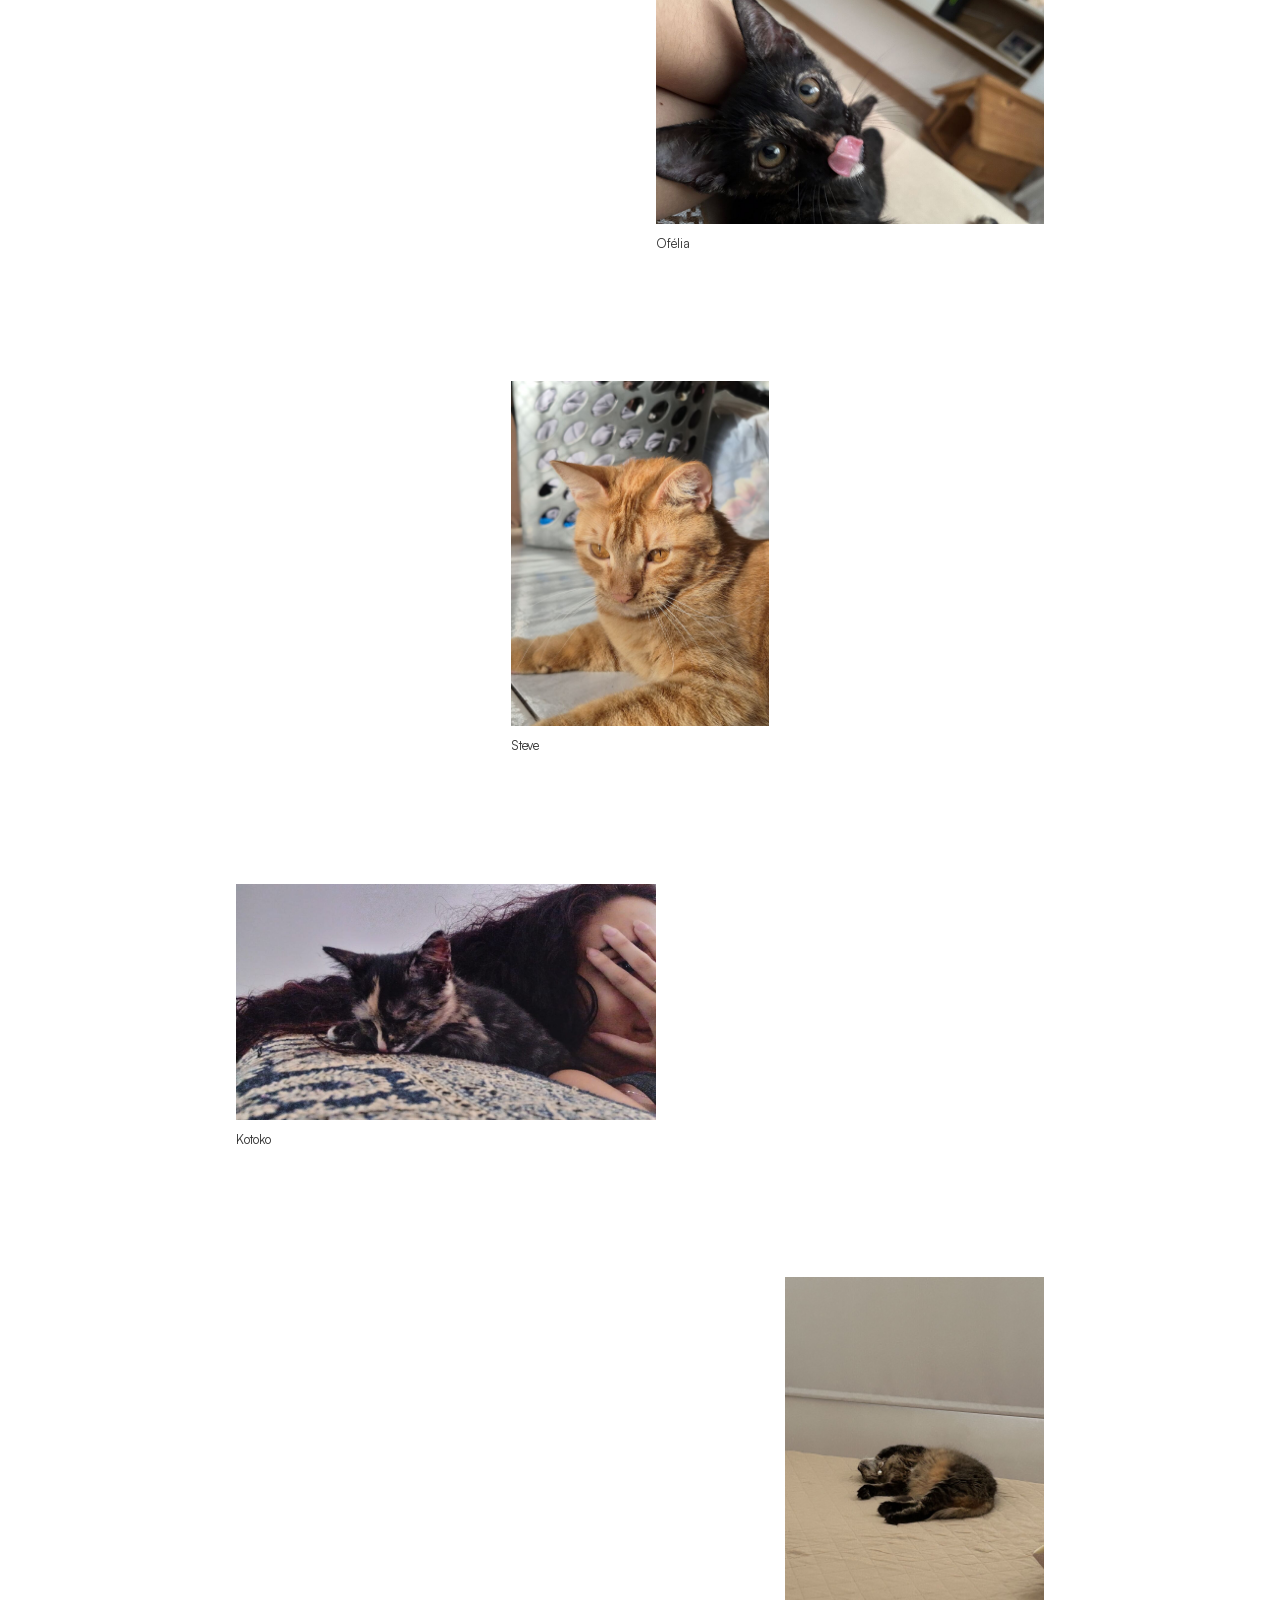
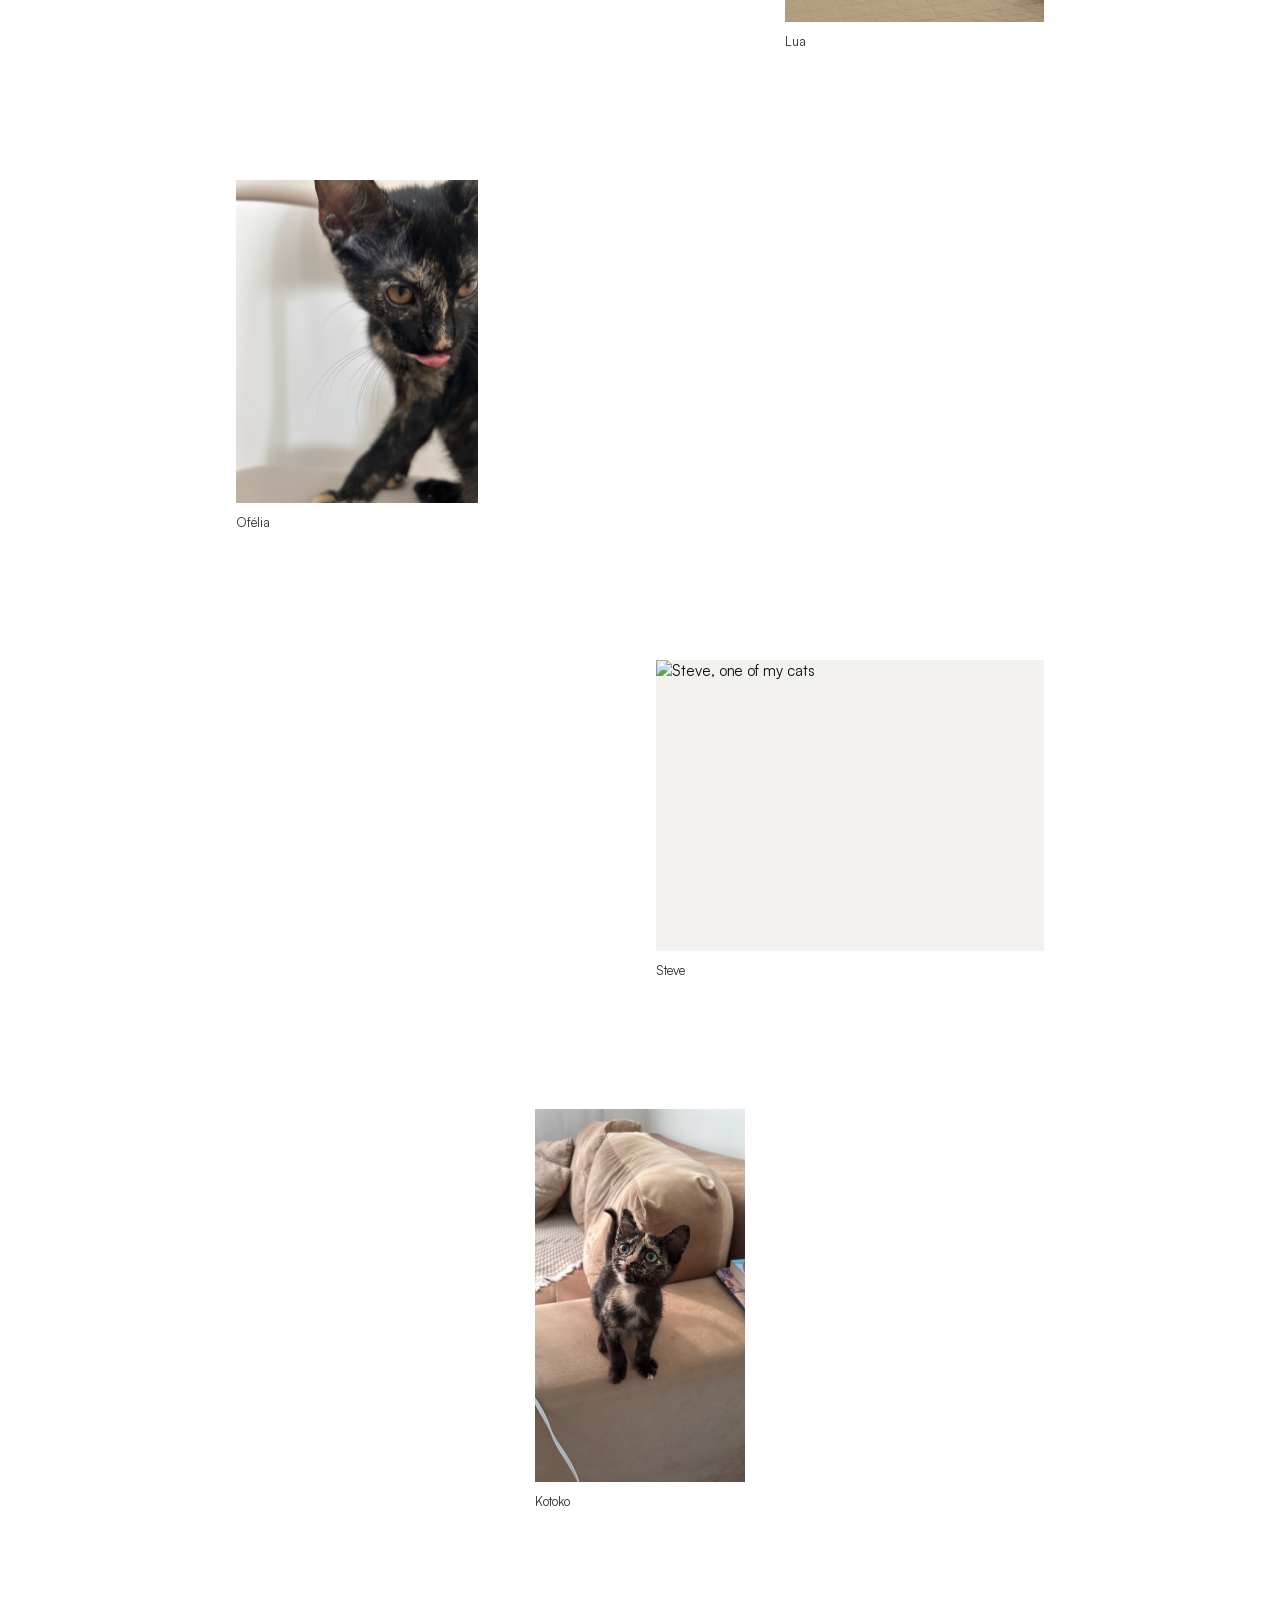
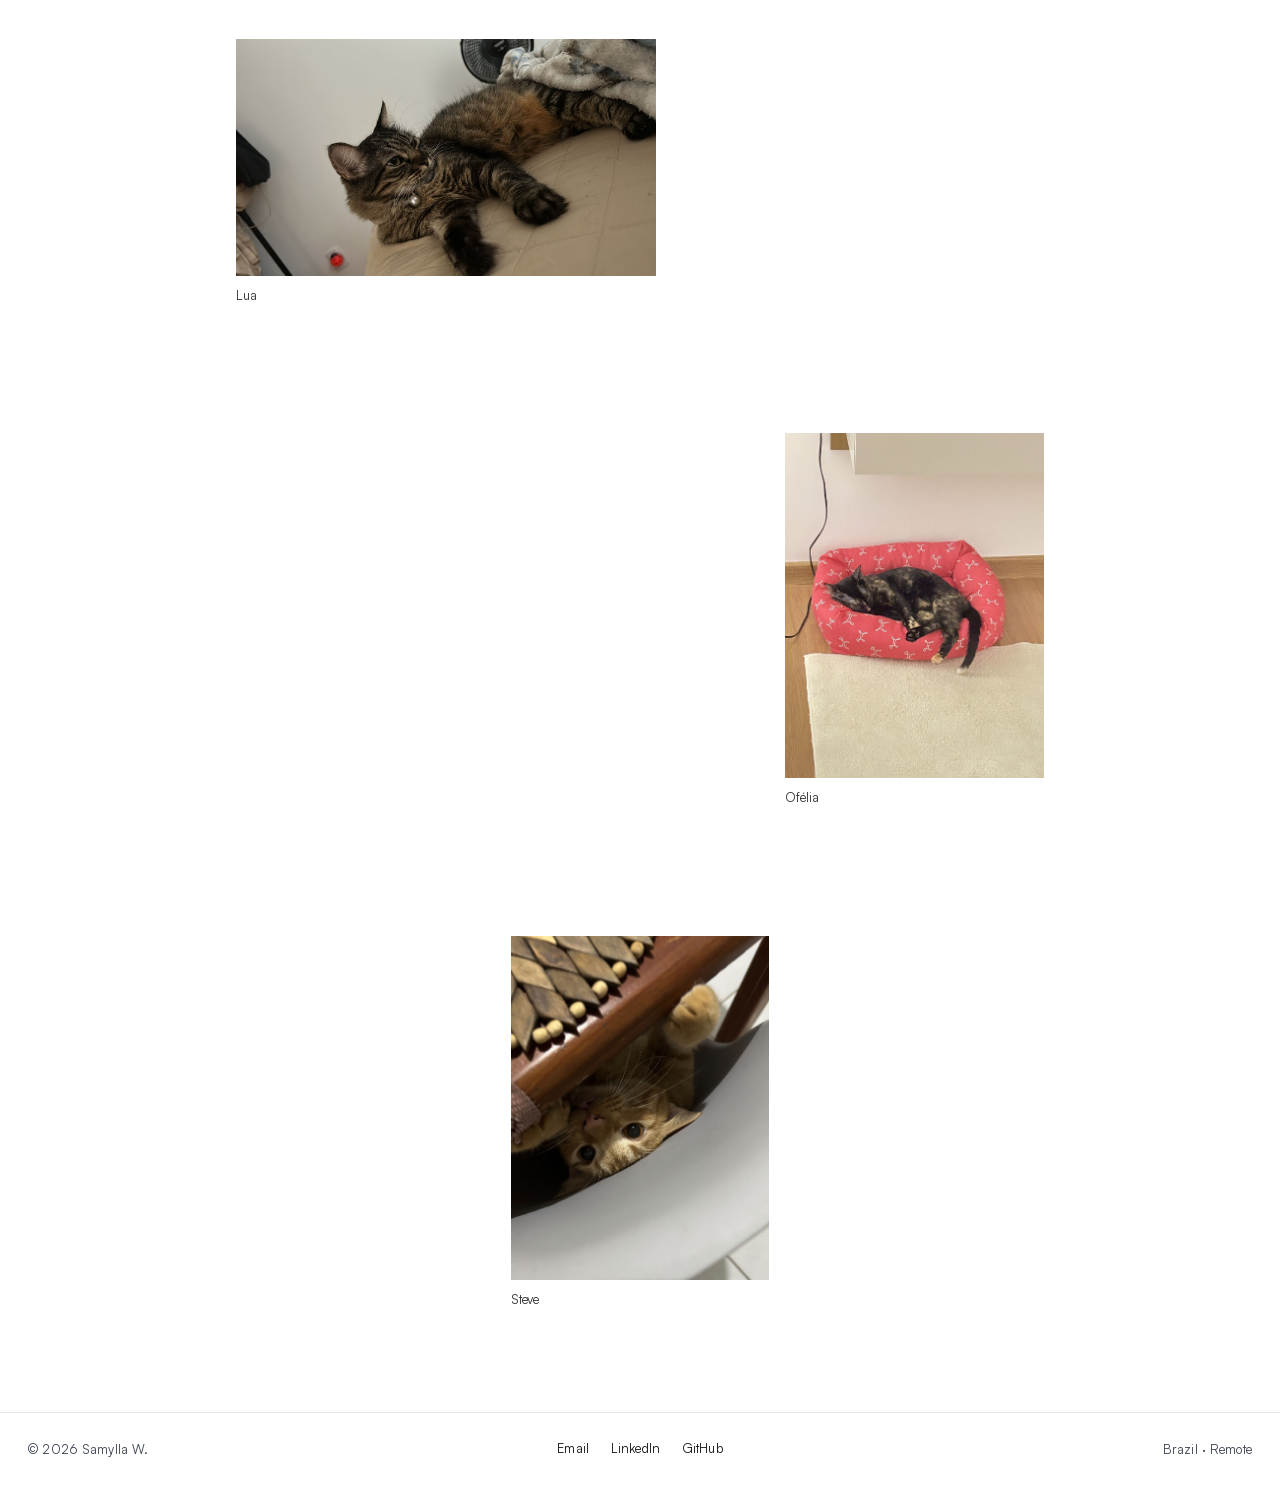
==== commit 6d511235: "about fixes" ====
--- a/about.html
+++ b/about.html
@@ -94,7 +94,7 @@
       <ul class="sg" style="grid-column: 3 / span 8" aria-label="Photos of my cats">
         <li class="sg-it" style="justify-self: start; width: 28%"><figure style="margin: 0"><img src="lua-4.jpg" alt="Lua, one of my cats" loading="lazy" decoding="async" style="aspect-ratio: 788 / 1400"><figcaption class="sg-cap">Lua</figcaption></figure></li>
         <li class="sg-it" style="justify-self: end; width: 48%"><figure style="margin: 0"><img src="ofeelia-1.jpg" alt="Ofélia, one of my cats" loading="lazy" decoding="async" style="aspect-ratio: 4 / 3"><figcaption class="sg-cap">Ofélia</figcaption></figure></li>
-        <li class="sg-it" style="justify-self: center; width: 32%"><figure style="margin: 0"><img src="steve-1.jpg" alt="Steve, one of my cats" loading="lazy" decoding="async" style="aspect-ratio: 3 / 4"><figcaption class="sg-cap">Steve</figcaption></figure></li>
+        <li class="sg-it" style="justify-self: center; width: 32%"><figure style="margin: 0"><img src="steve-5.jpg" alt="Steve, one of my cats" loading="lazy" decoding="async" style="aspect-ratio: 3 / 4"><figcaption class="sg-cap">Steve</figcaption></figure></li>
         <li class="sg-it" style="justify-self: start; width: 52%"><figure style="margin: 0"><img src="kotoko-2.jpg" alt="Kotoko, one of my cats" loading="lazy" decoding="async" style="aspect-ratio: 1400 / 787"><figcaption class="sg-cap">Kotoko</figcaption></figure></li>
         <li class="sg-it" style="justify-self: end; width: 32%"><figure style="margin: 0"><img src="lua-6.jpg" alt="Lua, one of my cats" loading="lazy" decoding="async" style="aspect-ratio: 3 / 4"><figcaption class="sg-cap">Lua</figcaption></figure></li>
         <li class="sg-it" style="justify-self: start; width: 30%"><figure style="margin: 0"><img src="ofeelia-2.jpg" alt="Ofélia, one of my cats" loading="lazy" decoding="async" style="aspect-ratio: 3 / 4"><figcaption class="sg-cap">Ofélia</figcaption></figure></li>
@@ -102,7 +102,7 @@
         <li class="sg-it" style="justify-self: center; width: 26%"><figure style="margin: 0"><img src="kotoko-1.jpg" alt="Kotoko, one of my cats" loading="lazy" decoding="async" style="aspect-ratio: 788 / 1400"><figcaption class="sg-cap">Kotoko</figcaption></figure></li>
         <li class="sg-it" style="justify-self: start; width: 52%"><figure style="margin: 0"><img src="lua-1.jpg" alt="Lua, one of my cats" loading="lazy" decoding="async" style="aspect-ratio: 1400 / 788"><figcaption class="sg-cap">Lua</figcaption></figure></li>
         <li class="sg-it" style="justify-self: end; width: 32%"><figure style="margin: 0"><img src="ofeelia-3.jpg" alt="Ofélia, one of my cats" loading="lazy" decoding="async" style="aspect-ratio: 3 / 4"><figcaption class="sg-cap">Ofélia</figcaption></figure></li>
-        <li class="sg-it" style="justify-self: center; width: 32%"><figure style="margin: 0"><img src="steve-2.jpg" alt="Steve, one of my cats" loading="lazy" decoding="async" style="aspect-ratio: 3 / 4"><figcaption class="sg-cap">Steve</figcaption></figure></li>
+        <li class="sg-it" style="justify-self: center; width: 32%"><figure style="margin: 0"><img src="steve-3.jpg" alt="Steve, one of my cats" loading="lazy" decoding="async" style="aspect-ratio: 3 / 4"><figcaption class="sg-cap">Steve</figcaption></figure></li>
       </ul>
     </div>
   </section>
--- a/style.css
+++ b/style.css
@@ -305,7 +305,7 @@
 @media (max-width:809px){.ab-two,.ab-facts{grid-template-columns:minmax(0,1fr);row-gap:16px}}
 .ast-b{width:11px;height:11px;flex:none;color:#0E2339}
 .xr{border-bottom:1px solid #E6E6E6}
-.xb{width:100%;display:grid;grid-template-columns:repeat(8,minmax(0,1fr)) 16px;column-gap:clamp(16px,1.8vw,28px);align-items:center;text-align:left;padding:20px 0;min-height:60px}
+.xr .xb{width:100%;display:grid;grid-template-columns:repeat(8,minmax(0,1fr)) 16px;column-gap:clamp(16px,1.8vw,28px);align-items:center;text-align:left;padding:20px 0;min-height:60px}
 .xi{width:11px;height:11px;justify-self:end;color:#333333;transition:transform .5s var(--ease)}
 .xr-open .xi{transform:rotate(45deg);color:#111}
 .xp-p{display:grid;grid-template-rows:0fr;transition:grid-template-rows .6s var(--ease)}
@@ -324,7 +324,15 @@
 @supports (animation-timeline: view()){.sg-it{animation:sgIn linear both;animation-timeline:view();animation-range:entry 0% cover 38%}}
 @media (prefers-reduced-motion:reduce){.sg-it{animation:none !important}}
 @media (max-width:809px){.sg-it{width:72% !important}}
-@media (max-width:809px){.xb,.xd{grid-template-columns:minmax(0,1fr) 16px;row-gap:2px}.xb > span{grid-column:1 !important}.xi{grid-column:2;grid-row:1}.xd > p{grid-column:1 !important}}
+@media (max-width:809px){
+ .xr .xb{grid-template-columns:minmax(0,1fr) 20px;grid-template-areas:"role icon" "co icon" "date icon";column-gap:16px;row-gap:4px;align-items:start;padding:22px 0;min-height:0}
+ .xb > span:nth-child(1){grid-area:date;grid-column:auto !important;font-size:13px;color:#555;margin-top:6px}
+ .xb > span:nth-child(2){grid-area:role;grid-column:auto !important;font-size:17px;line-height:1.3}
+ .xb > span:nth-child(3){grid-area:co;grid-column:auto !important;font-size:15px}
+ .xi{grid-area:icon;margin-top:7px}
+ .xd{display:block;padding:0 36px 26px 0}
+ .xd > p{font-size:15px;line-height:1.6;max-width:none !important}
+}
 @media (max-width:809px){
  .ed{grid-template-columns:minmax(0,1fr);row-gap:20px}.ed > *{grid-column:1 !important}
  .xp{grid-template-columns:minmax(0,1fr)}.xp > *{grid-column:1 !important}
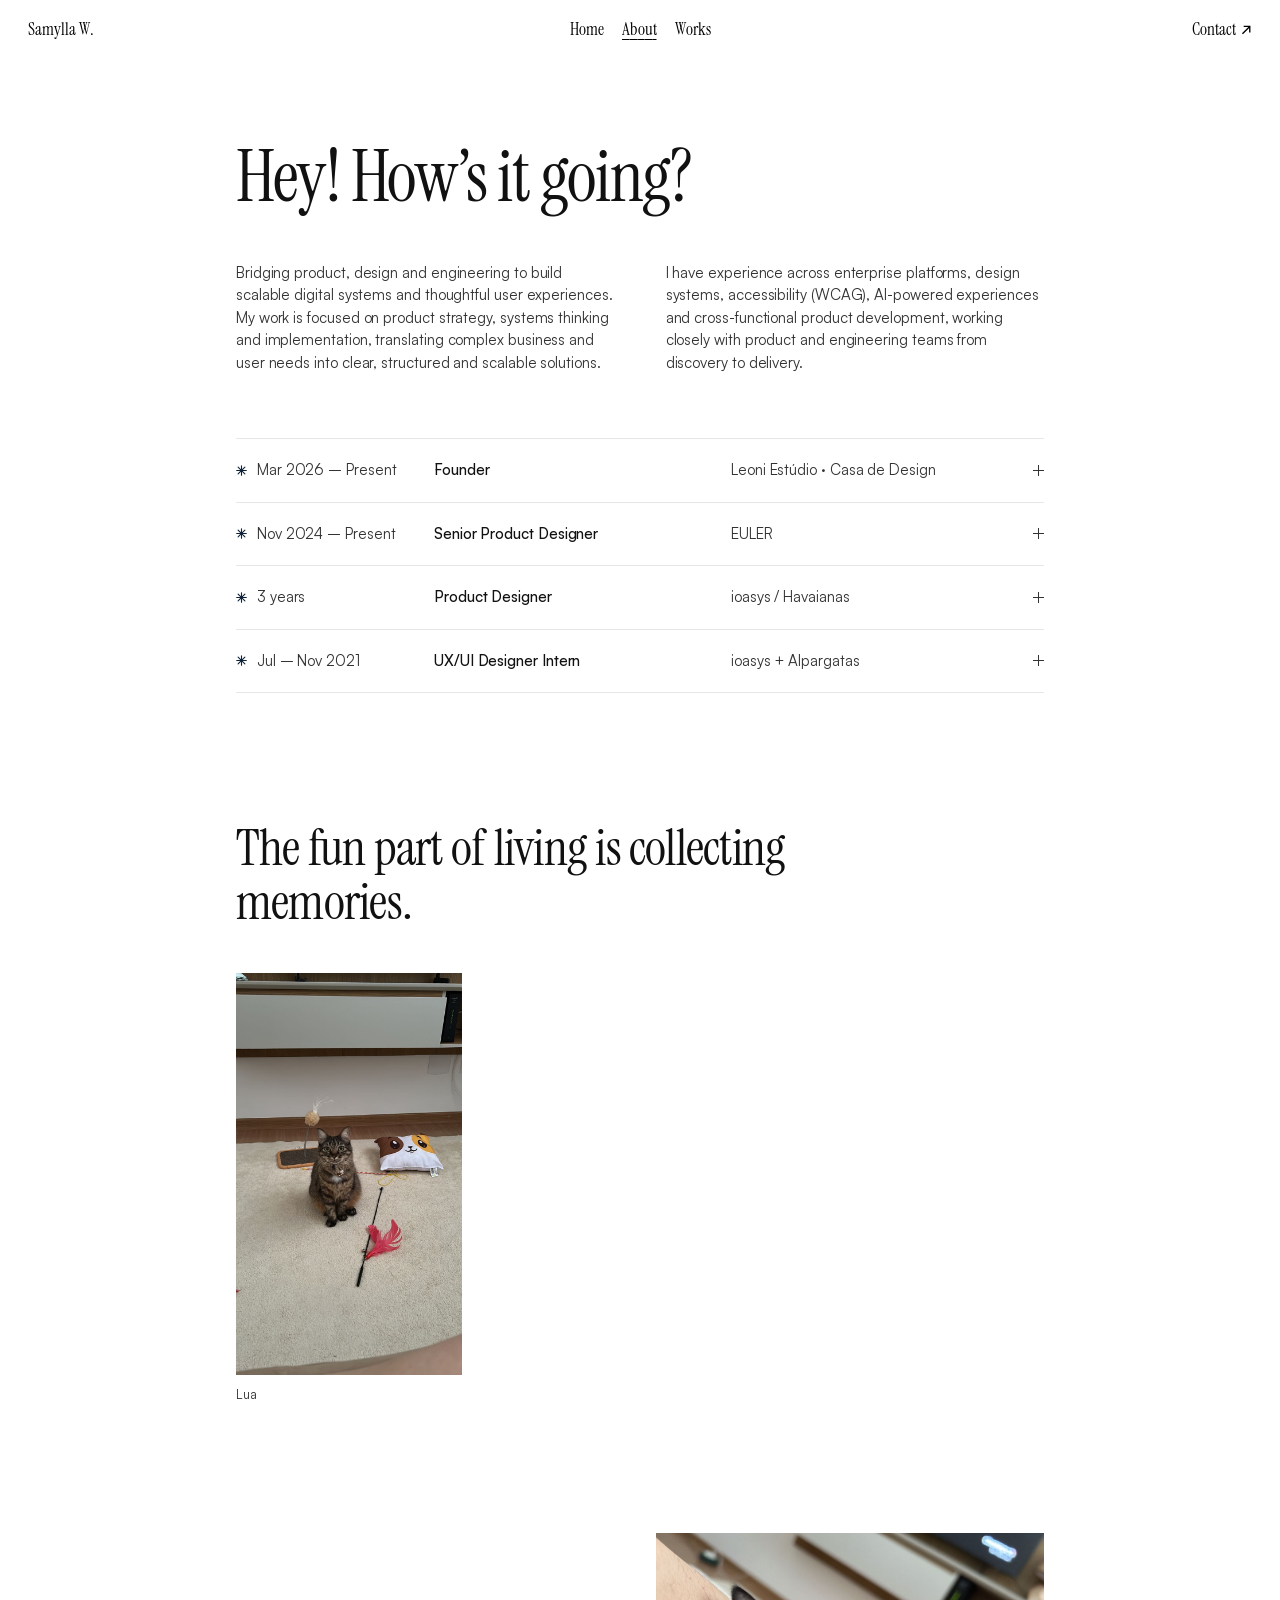
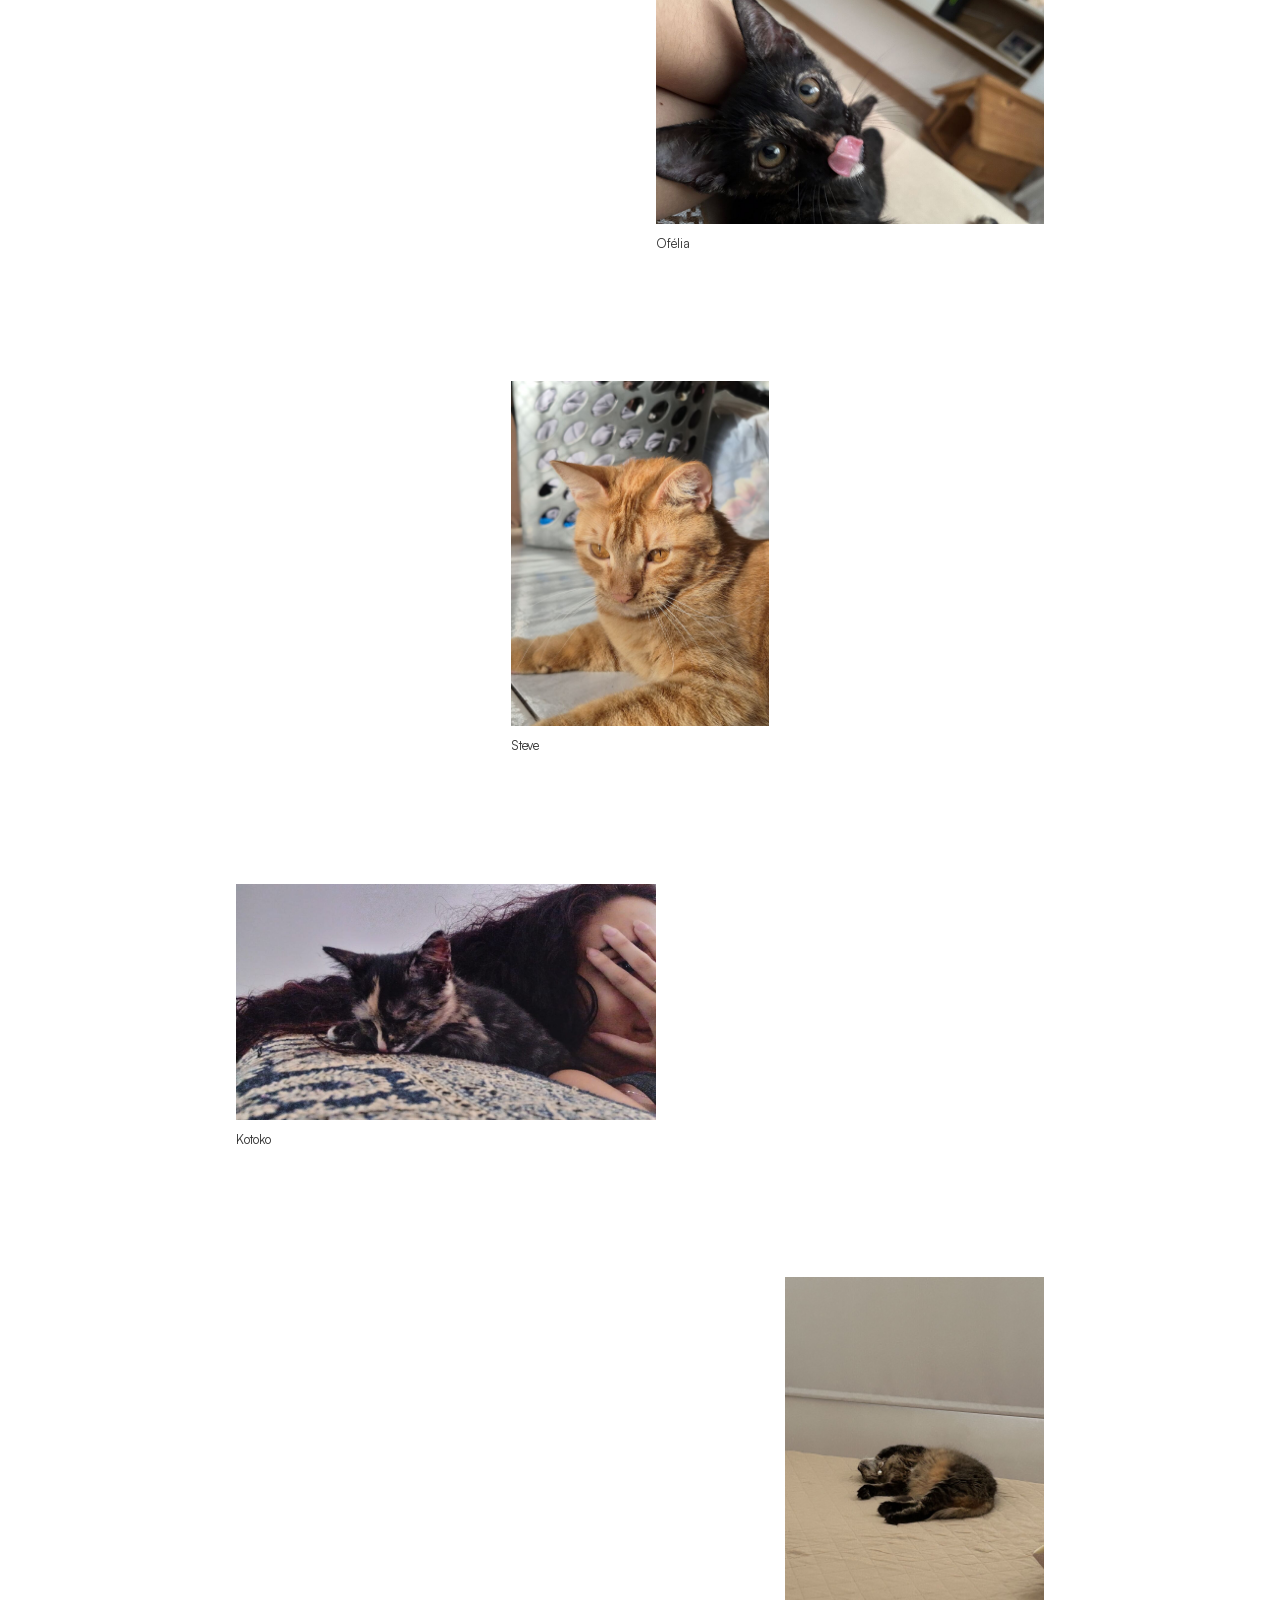
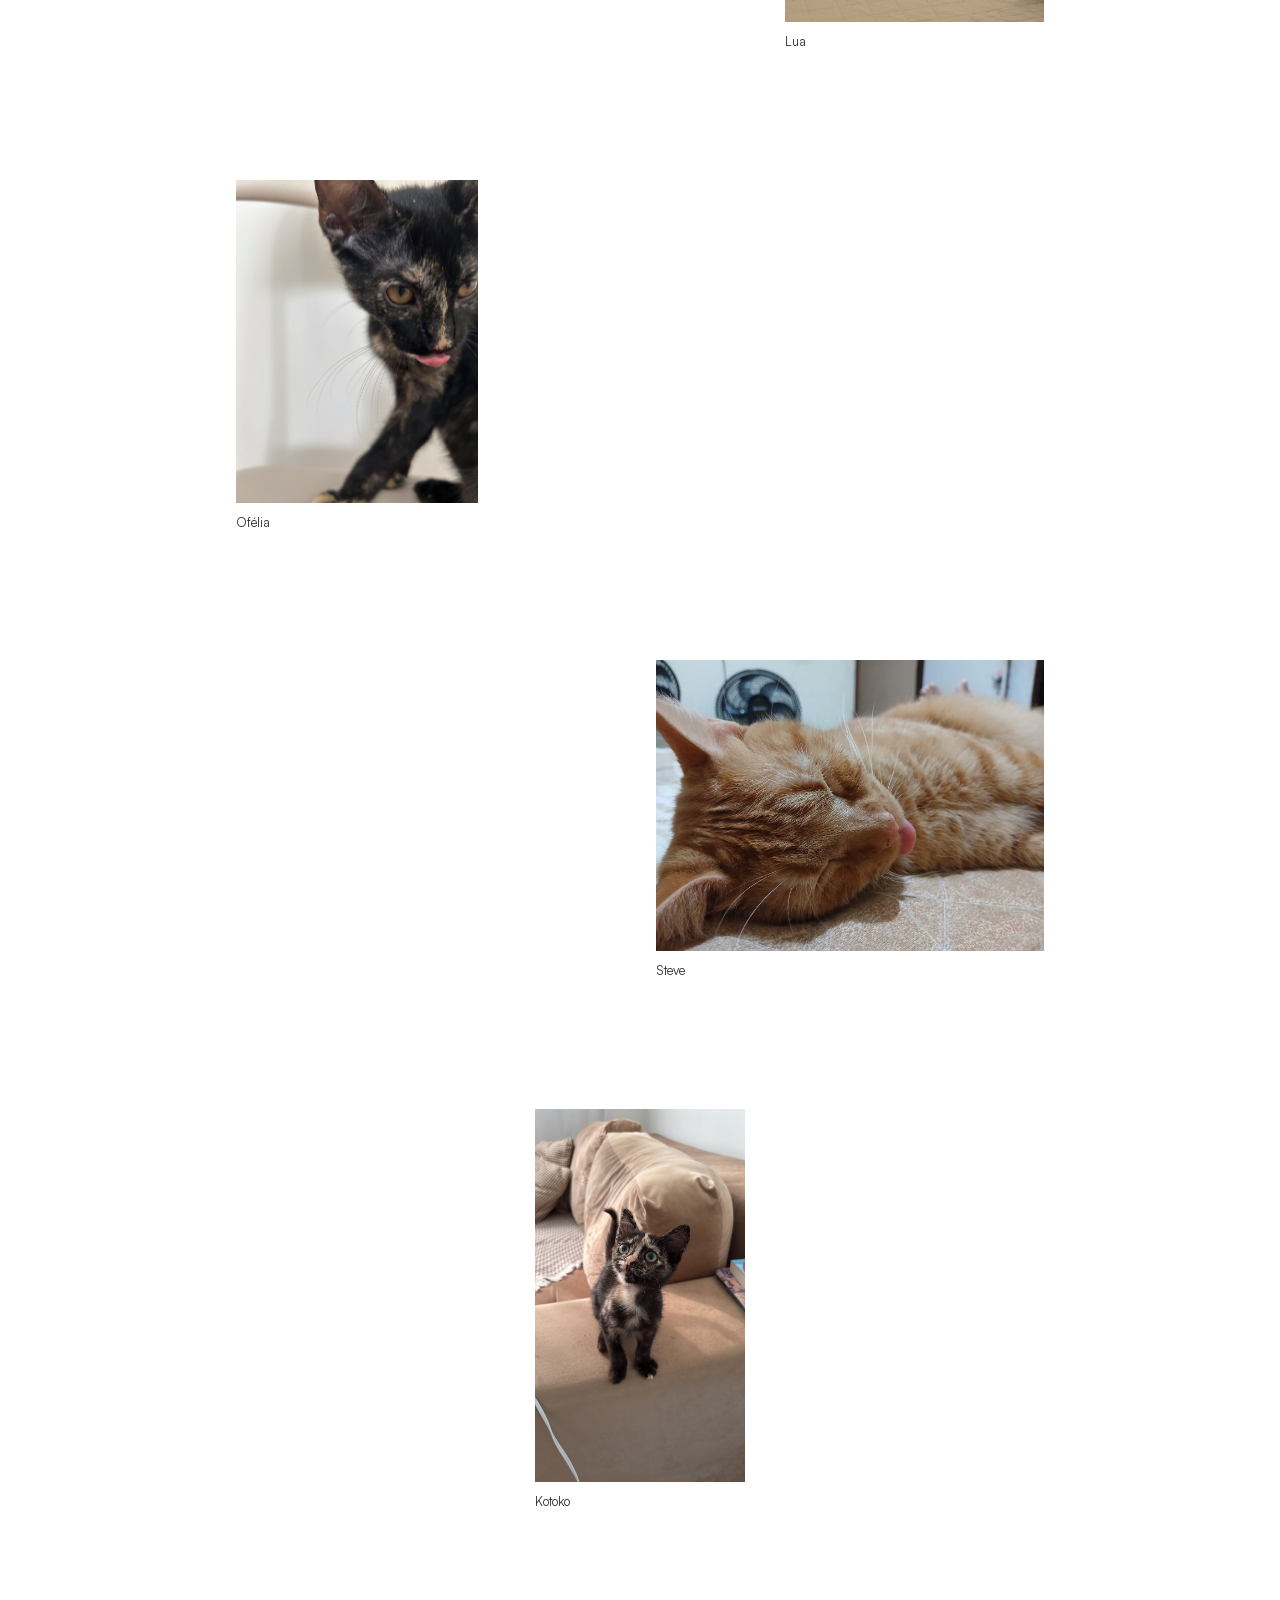
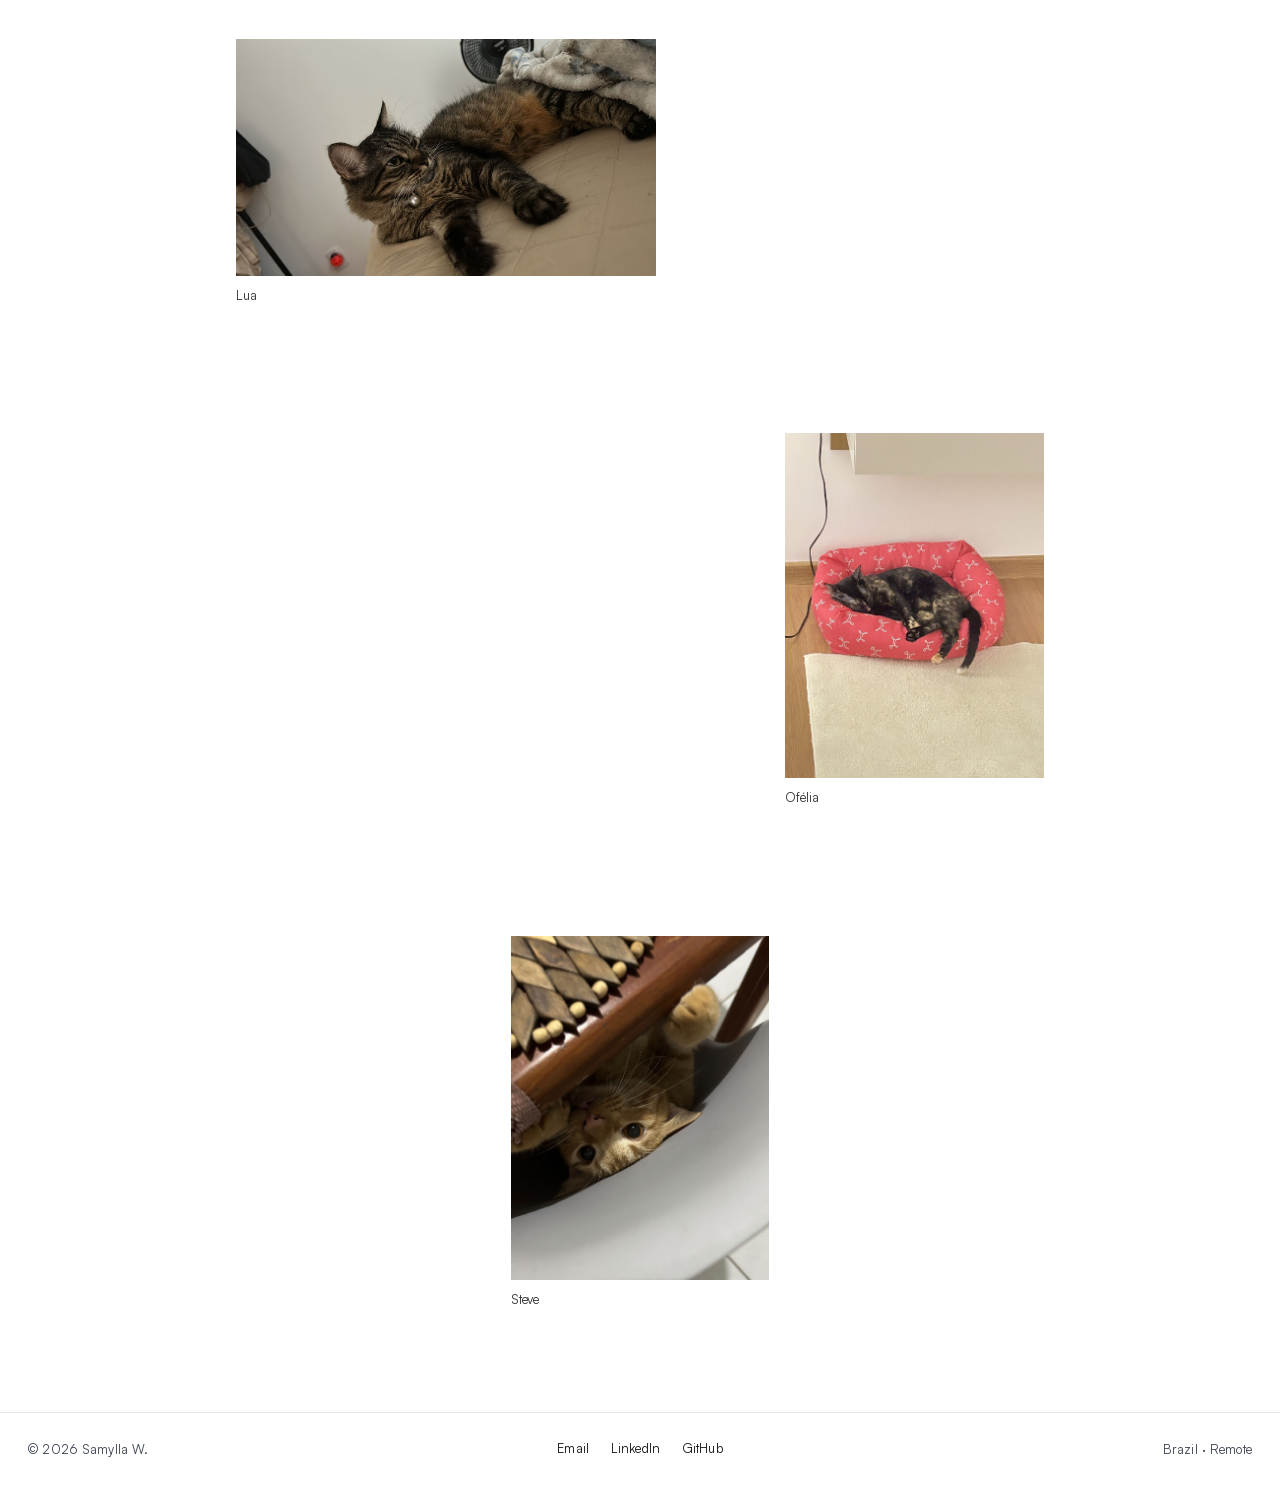
==== commit 7600ac6f: "Add favicon link to about.html" ====
--- a/about.html
+++ b/about.html
@@ -9,6 +9,7 @@
 <meta property="og:description" content="About Samylla W., Senior Product Designer and Design Engineer based in Brazil, working remotely.">
 <meta property="og:type" content="website">
 <meta name="theme-color" content="#FFFFFF">
+  <link rel="icon" type="image/svg+xml" href="favicon.svg">
 <link rel="preload" href="Satoshi-Variable.woff2" as="font" type="font/woff2" crossorigin>
 <link rel="preconnect" href="https://fonts.googleapis.com">
 <link rel="preconnect" href="https://fonts.gstatic.com" crossorigin>
--- a/style.css
+++ b/style.css
@@ -355,3 +355,12 @@
 
 /* Mobile menu visibility */
 #m-menu[hidden] { display: none !important; }
+
+/* Sticky header */
+.nav-root header { position: fixed !important; background: #FFFFFF; }
+@media (max-width: 809px) {
+  .nav-root header > div { grid-template-columns: minmax(0, 1fr) auto !important; }
+  .art-r { height: 44% !important; right: -36px !important; }
+  .art-l { height: 28% !important; left: -24px !important; }
+  .quote { margin-top: -24vh !important; }
+}
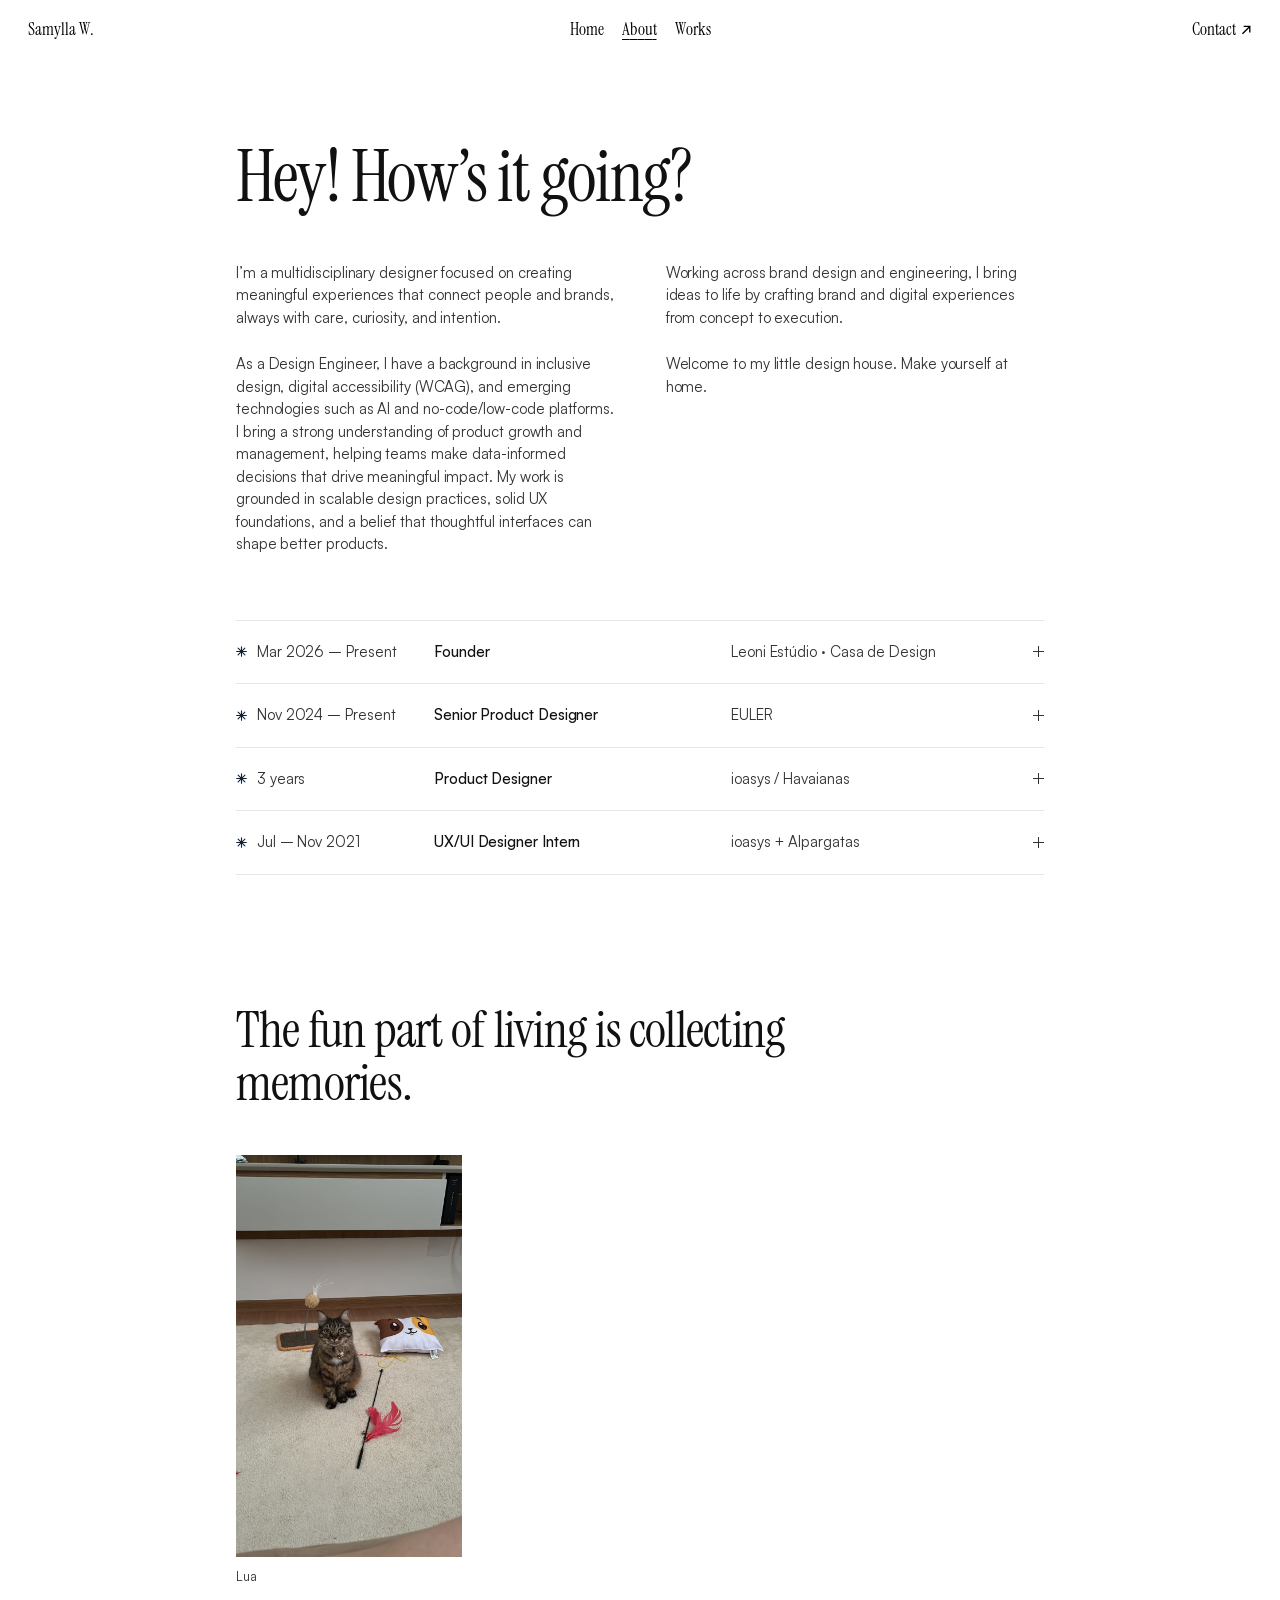
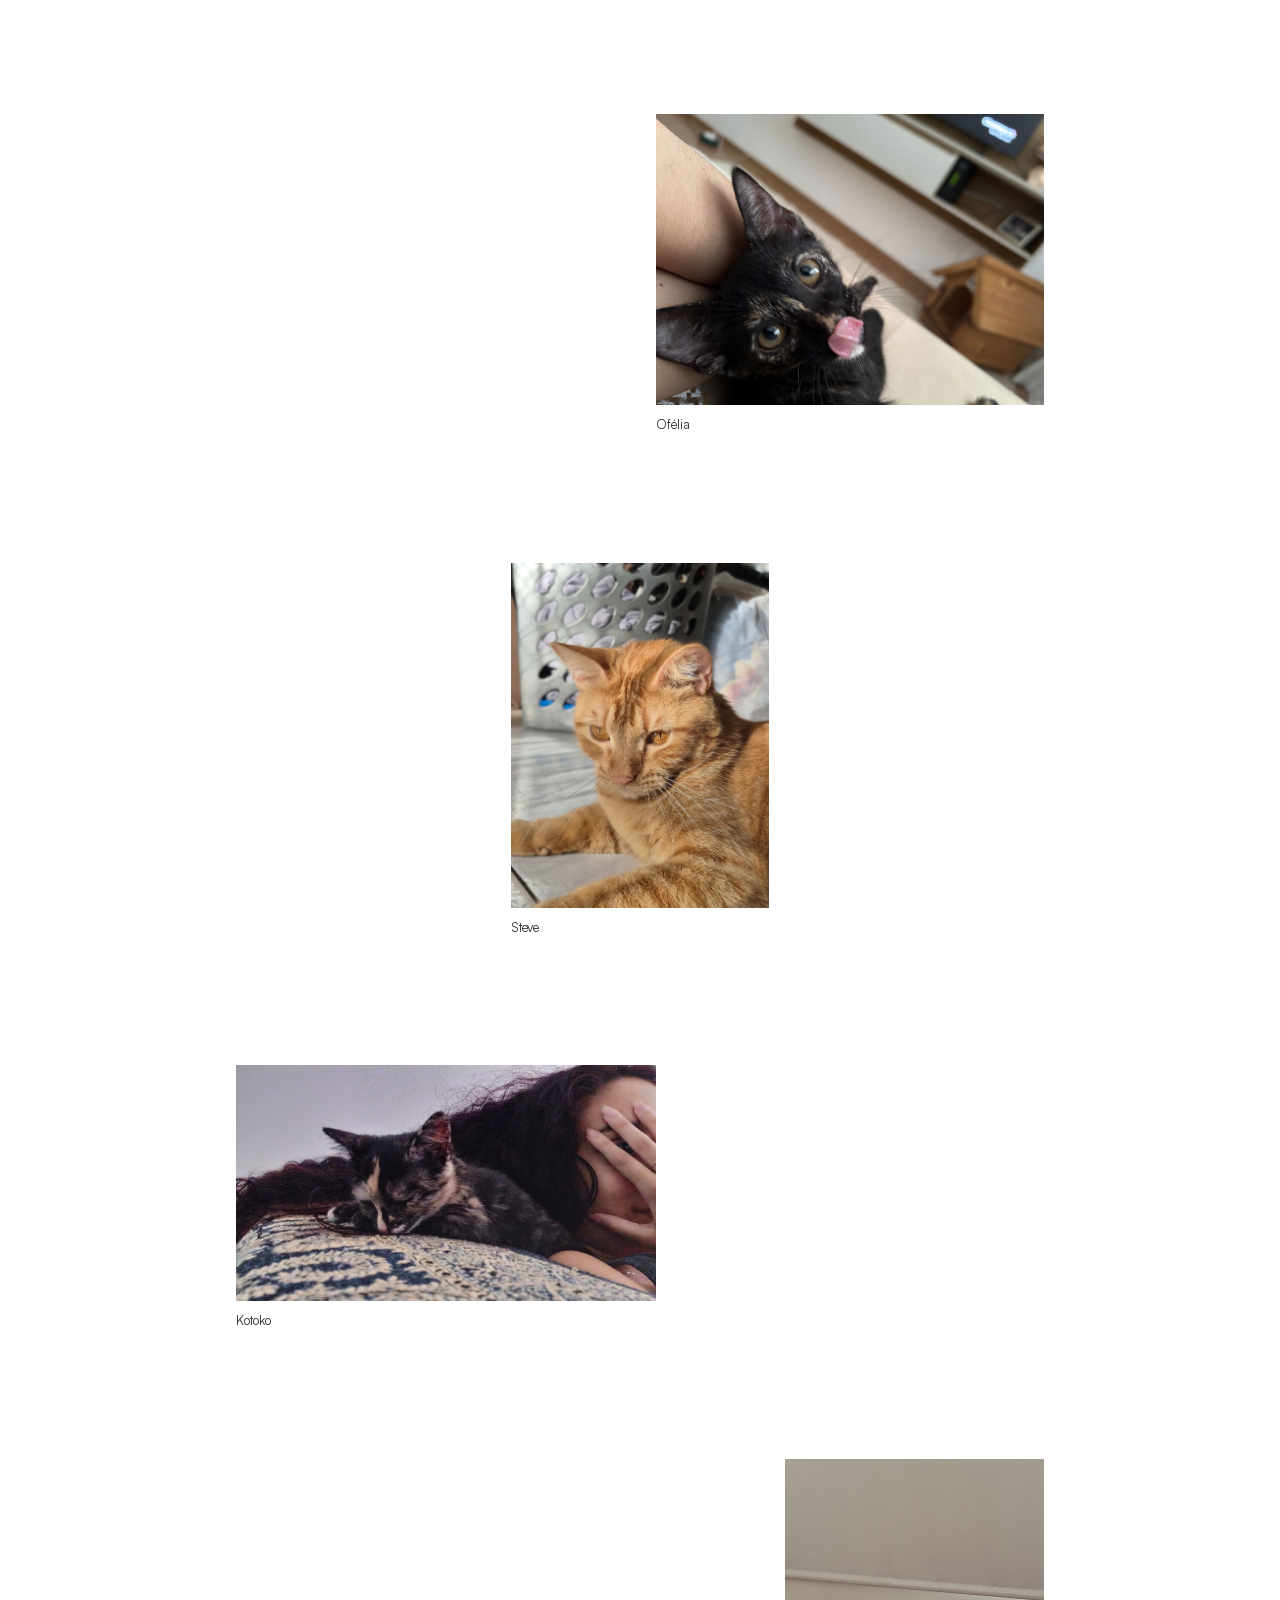
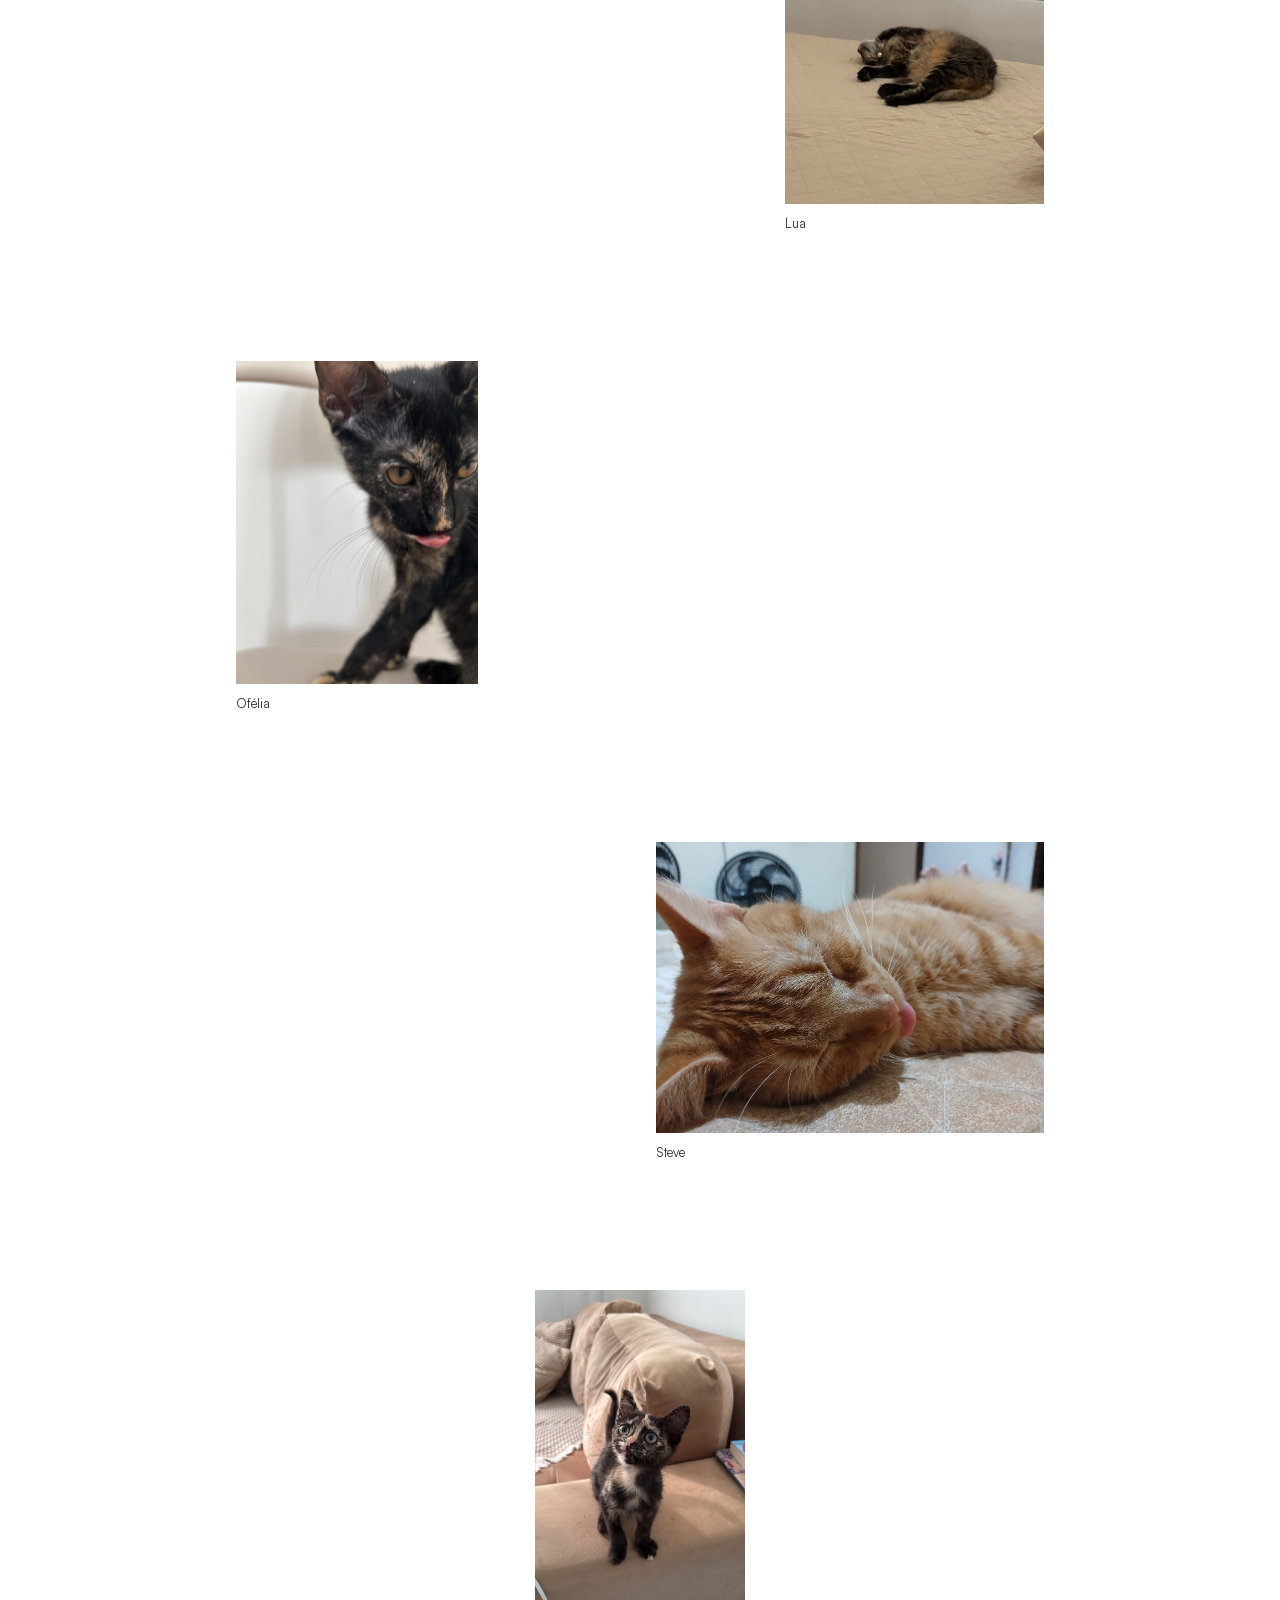
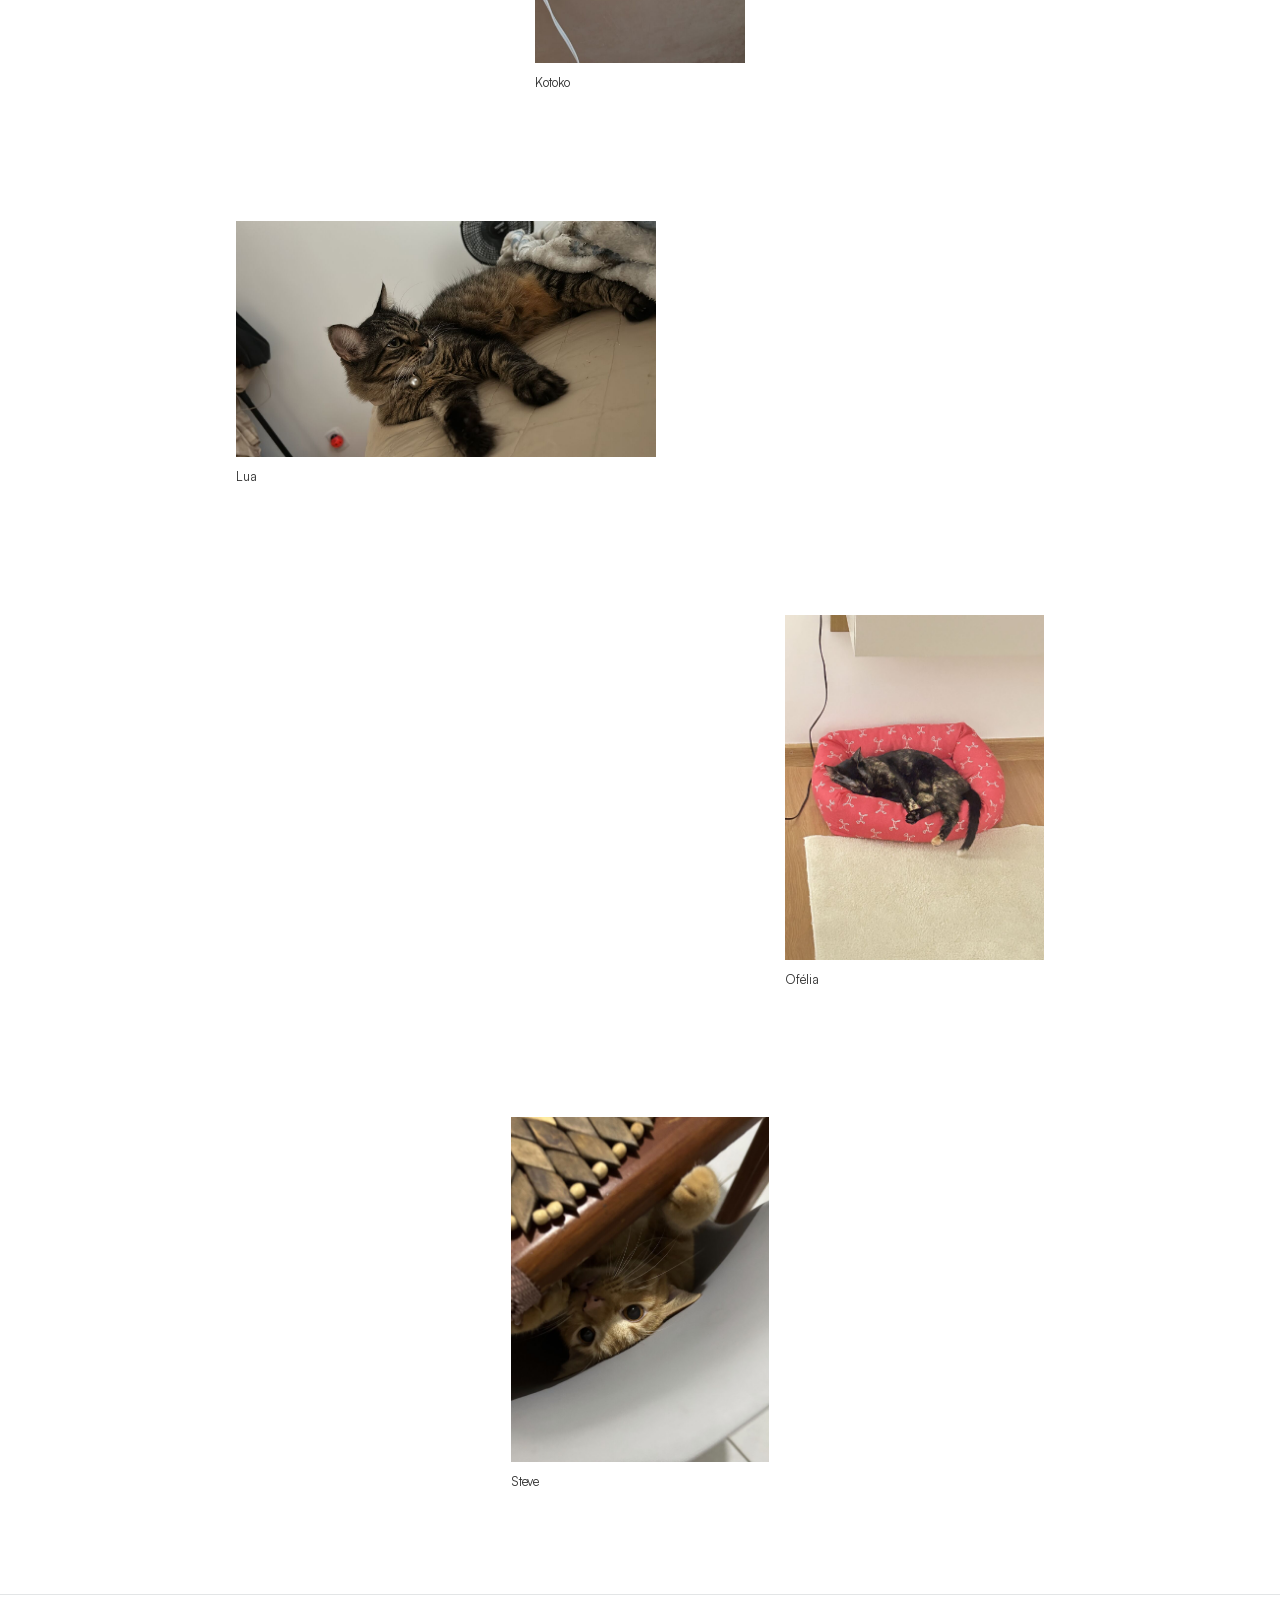
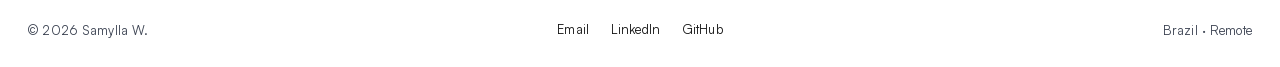
==== commit 57c69ca7: "Update about.html" ====
--- a/about.html
+++ b/about.html
@@ -10,6 +10,11 @@
 <meta property="og:type" content="website">
 <meta name="theme-color" content="#FFFFFF">
   <link rel="icon" type="image/svg+xml" href="favicon.svg">
+  <meta property="og:image" content="https://samylla.com/og-image.png">
+  <meta property="og:image:width" content="1200">
+  <meta property="og:image:height" content="630">
+  <meta name="twitter:card" content="summary_large_image">
+  <meta name="twitter:image" content="https://samylla.com/og-image.png">
 <link rel="preload" href="Satoshi-Variable.woff2" as="font" type="font/woff2" crossorigin>
 <link rel="preconnect" href="https://fonts.googleapis.com">
 <link rel="preconnect" href="https://fonts.gstatic.com" crossorigin>
@@ -43,8 +48,10 @@
       <div style="grid-column: 3 / span 8">
         <h1 id="ab-h" class="ab-hey"><span class="line-mask"><span style="--d: .05s">Hey! How’s it going?</span></span></h1>
         <div class="ab-two sr" style="margin-top: 0">
-          <p class="g">Bridging product, design and engineering to build scalable digital systems and thoughtful user experiences. My work is focused on product strategy, systems thinking and implementation, translating complex business and user needs into clear, structured and scalable solutions.</p>
-          <p class="g">I have experience across enterprise platforms, design systems, accessibility (WCAG), AI-powered experiences and cross-functional product development, working closely with product and engineering teams from discovery to delivery.</p>
+          <p class="g">I’m a multidisciplinary designer focused on creating meaningful experiences that connect people and brands, always with care, curiosity, and intention.</p>
+          <p class="g">Working across brand design and engineering, I bring ideas to life by crafting brand and digital experiences from concept to execution.</p>
+          <p class="g">As a Design Engineer, I have a background in inclusive design, digital accessibility (WCAG), and emerging technologies such as AI and no-code/low-code platforms. I bring a strong understanding of product growth and management, helping teams make data-informed decisions that drive meaningful impact. My work is grounded in scalable design practices, solid UX foundations, and a belief that thoughtful interfaces can shape better products.</p>
+          <p class="g">Welcome to my little design house. Make yourself at home.</p>
         </div>
 
       <ol aria-label="Experience" style="border-top: 1px solid #E6E6E6; margin-top: var(--vgap)">
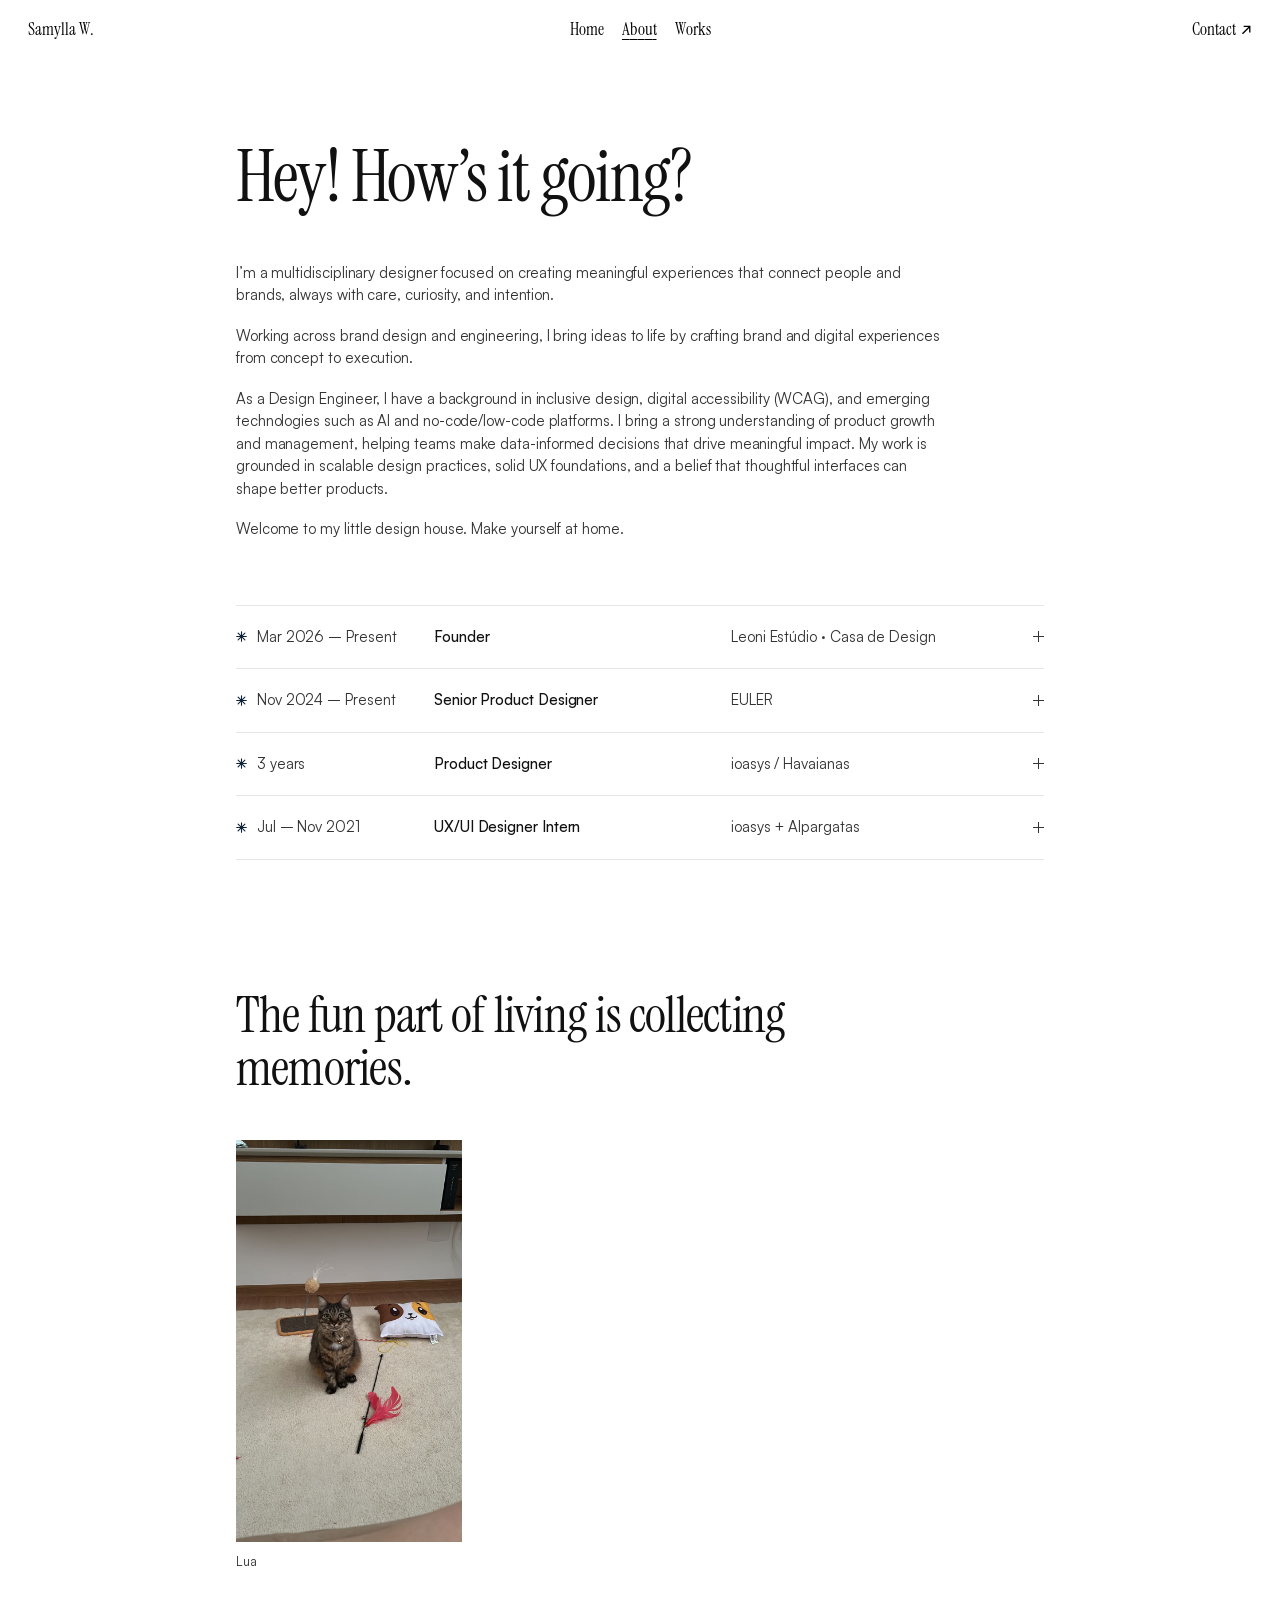
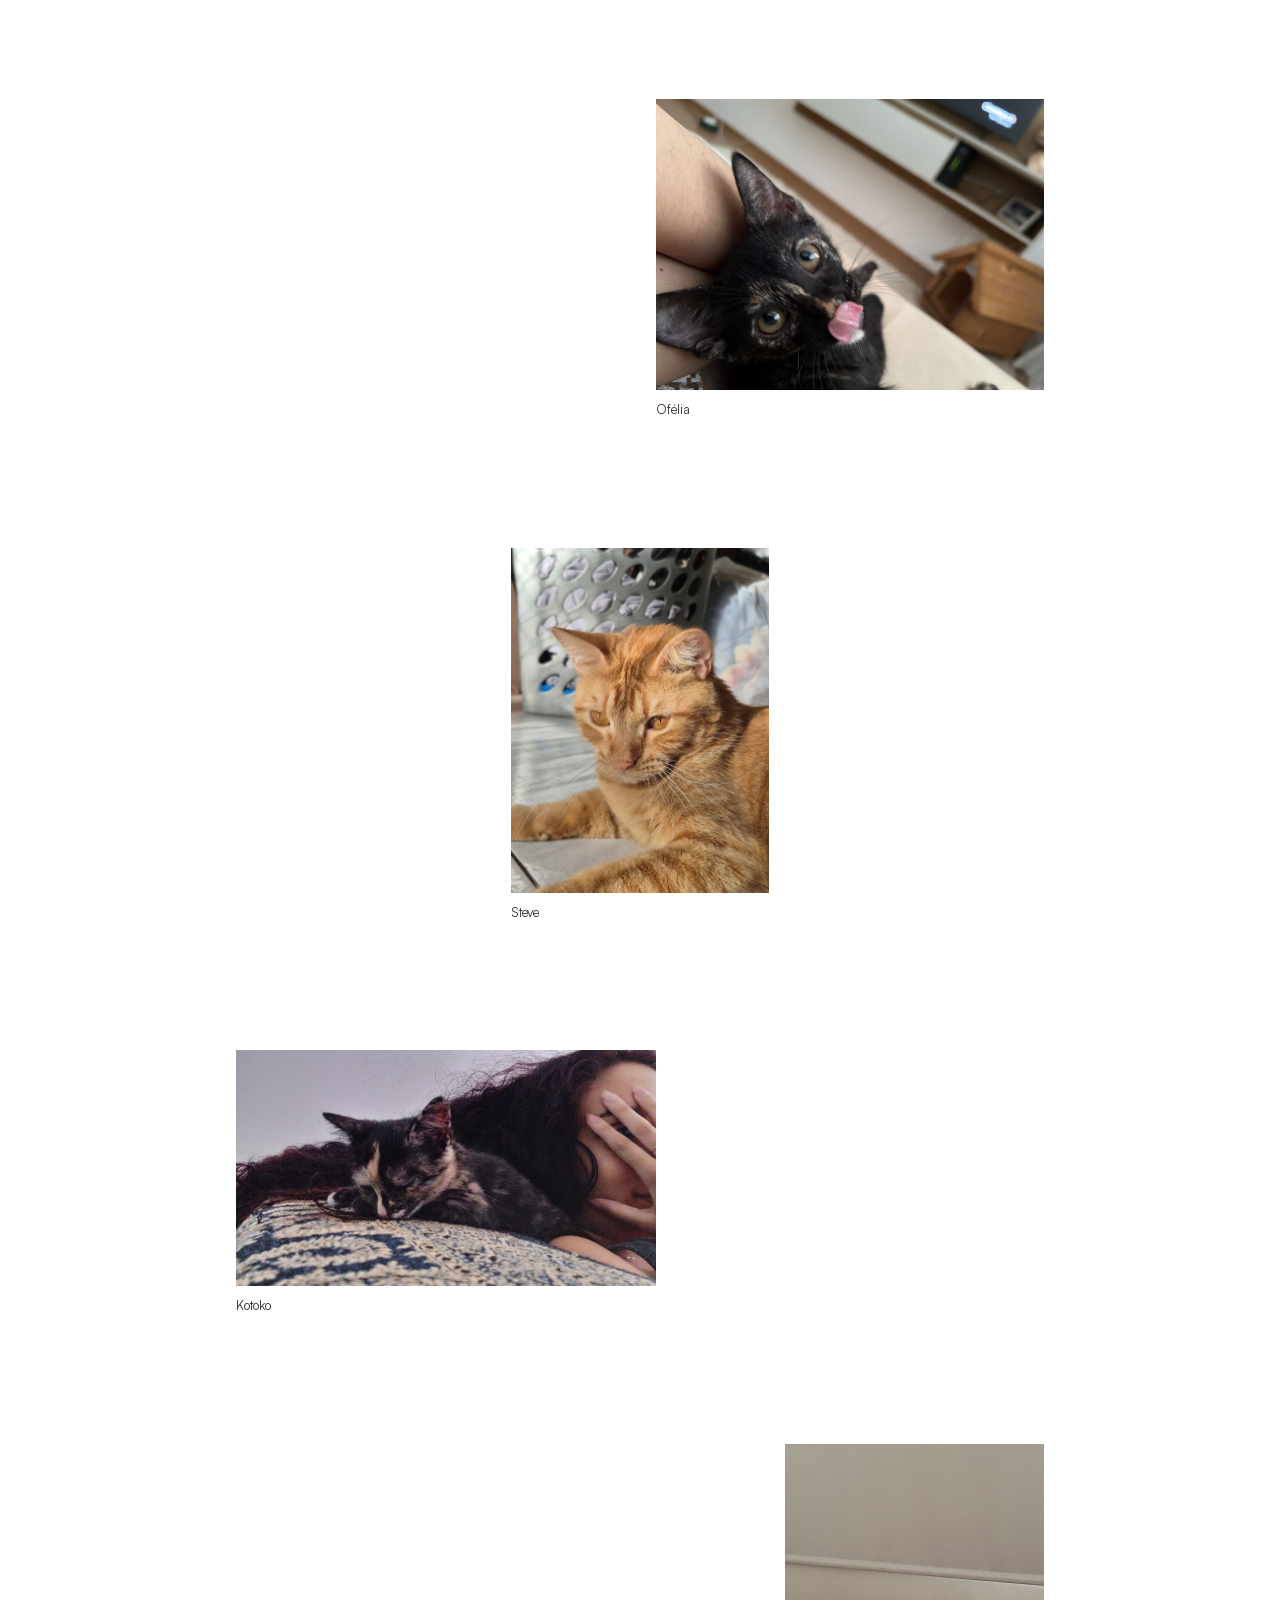
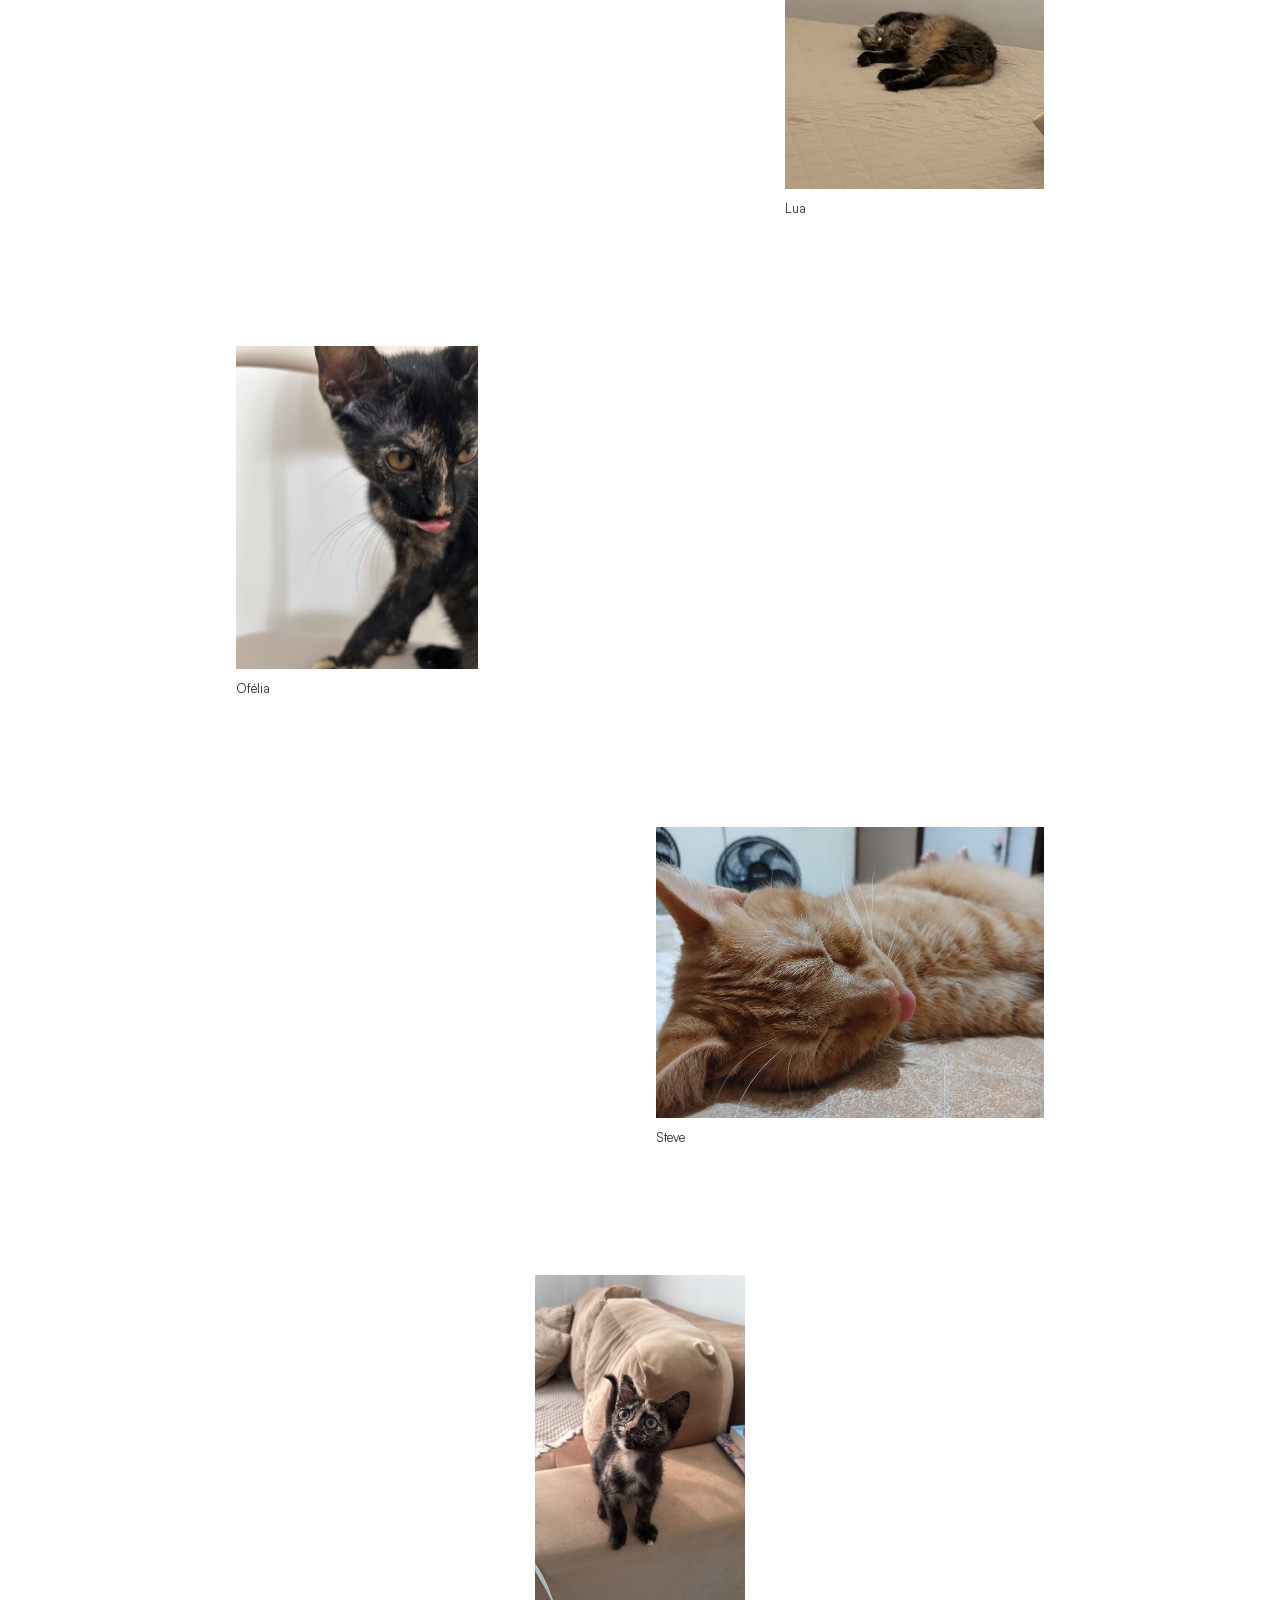
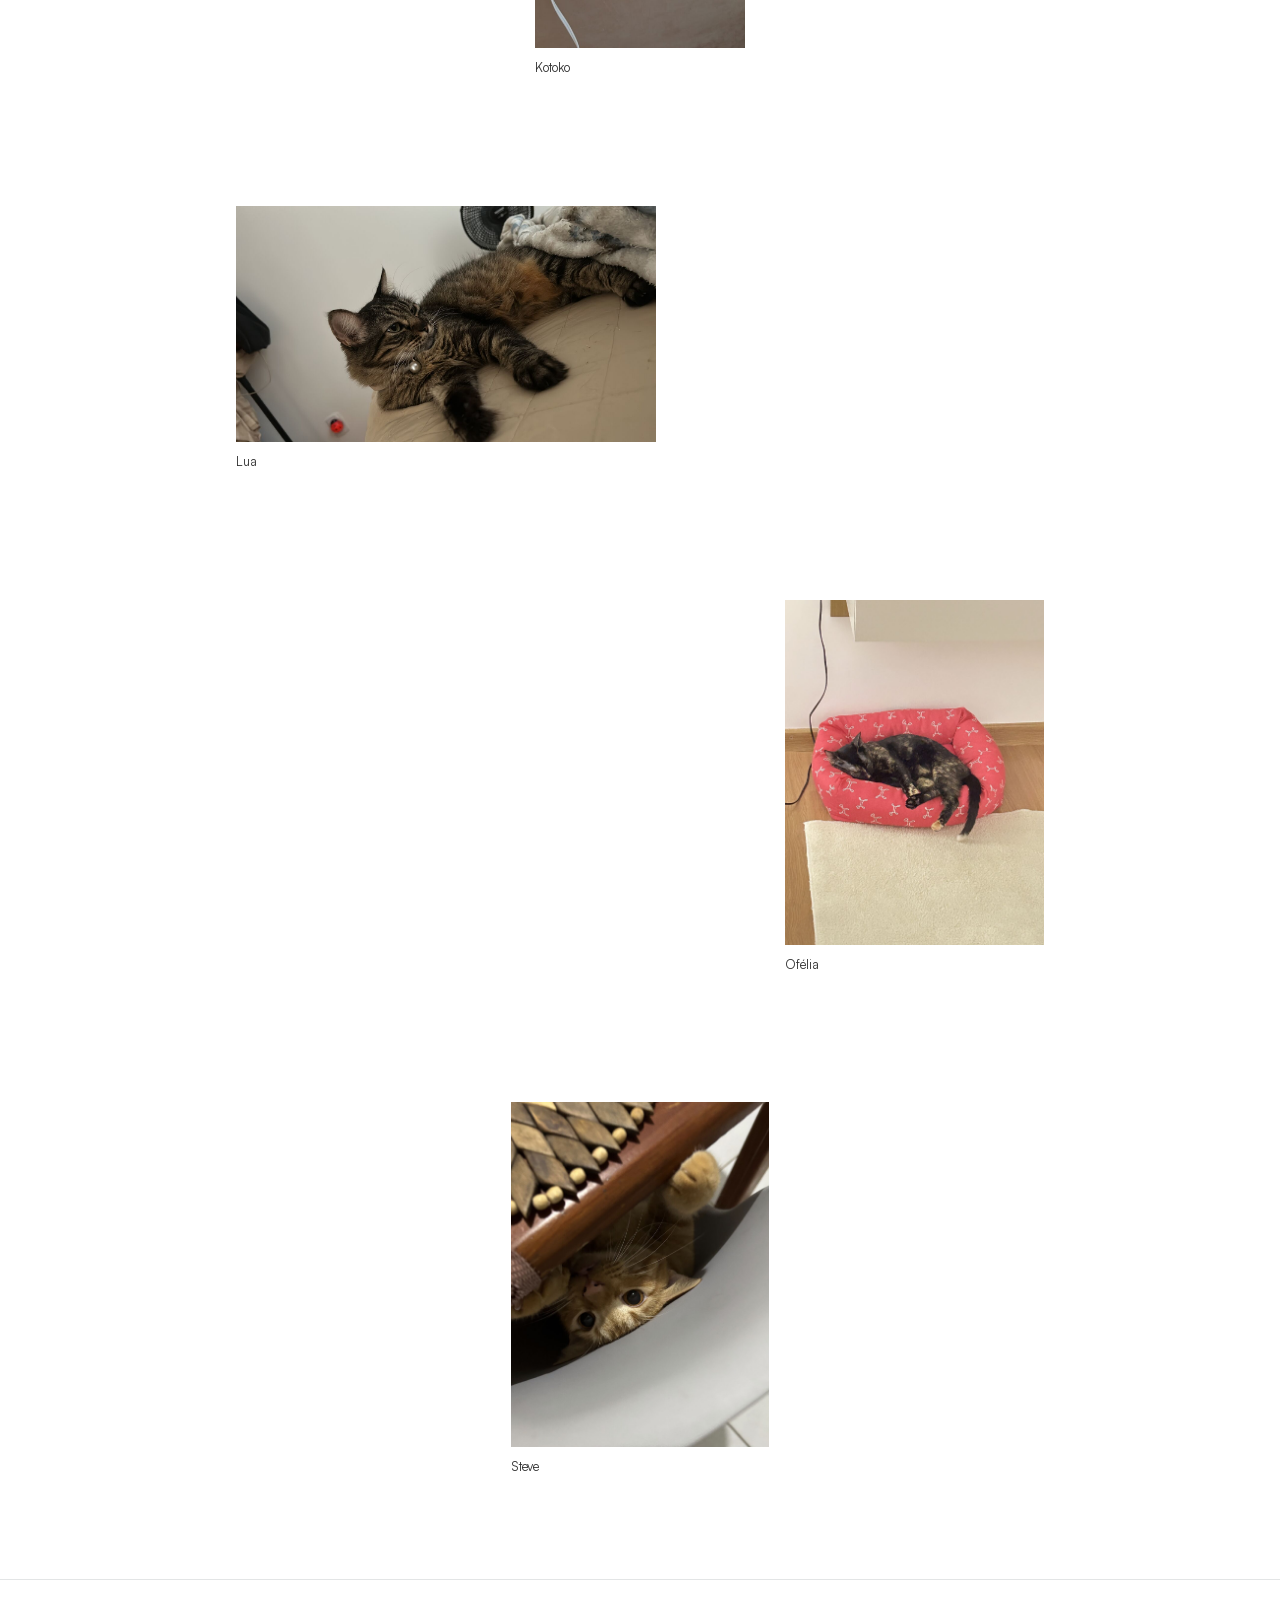
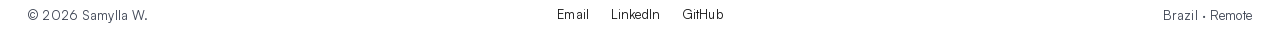
==== commit 2a5c94d2: "Update about.html" ====
--- a/about.html
+++ b/about.html
@@ -47,7 +47,7 @@
     <div class="ed">
       <div style="grid-column: 3 / span 8">
         <h1 id="ab-h" class="ab-hey"><span class="line-mask"><span style="--d: .05s">Hey! How’s it going?</span></span></h1>
-        <div class="ab-two sr" style="margin-top: 0">
+        <div class="ab-two sr" style="margin-top: 0; grid-template-columns: minmax(0,1fr); row-gap: 18px; max-width: 64ch">
           <p class="g">I’m a multidisciplinary designer focused on creating meaningful experiences that connect people and brands, always with care, curiosity, and intention.</p>
           <p class="g">Working across brand design and engineering, I bring ideas to life by crafting brand and digital experiences from concept to execution.</p>
           <p class="g">As a Design Engineer, I have a background in inclusive design, digital accessibility (WCAG), and emerging technologies such as AI and no-code/low-code platforms. I bring a strong understanding of product growth and management, helping teams make data-informed decisions that drive meaningful impact. My work is grounded in scalable design practices, solid UX foundations, and a belief that thoughtful interfaces can shape better products.</p>
